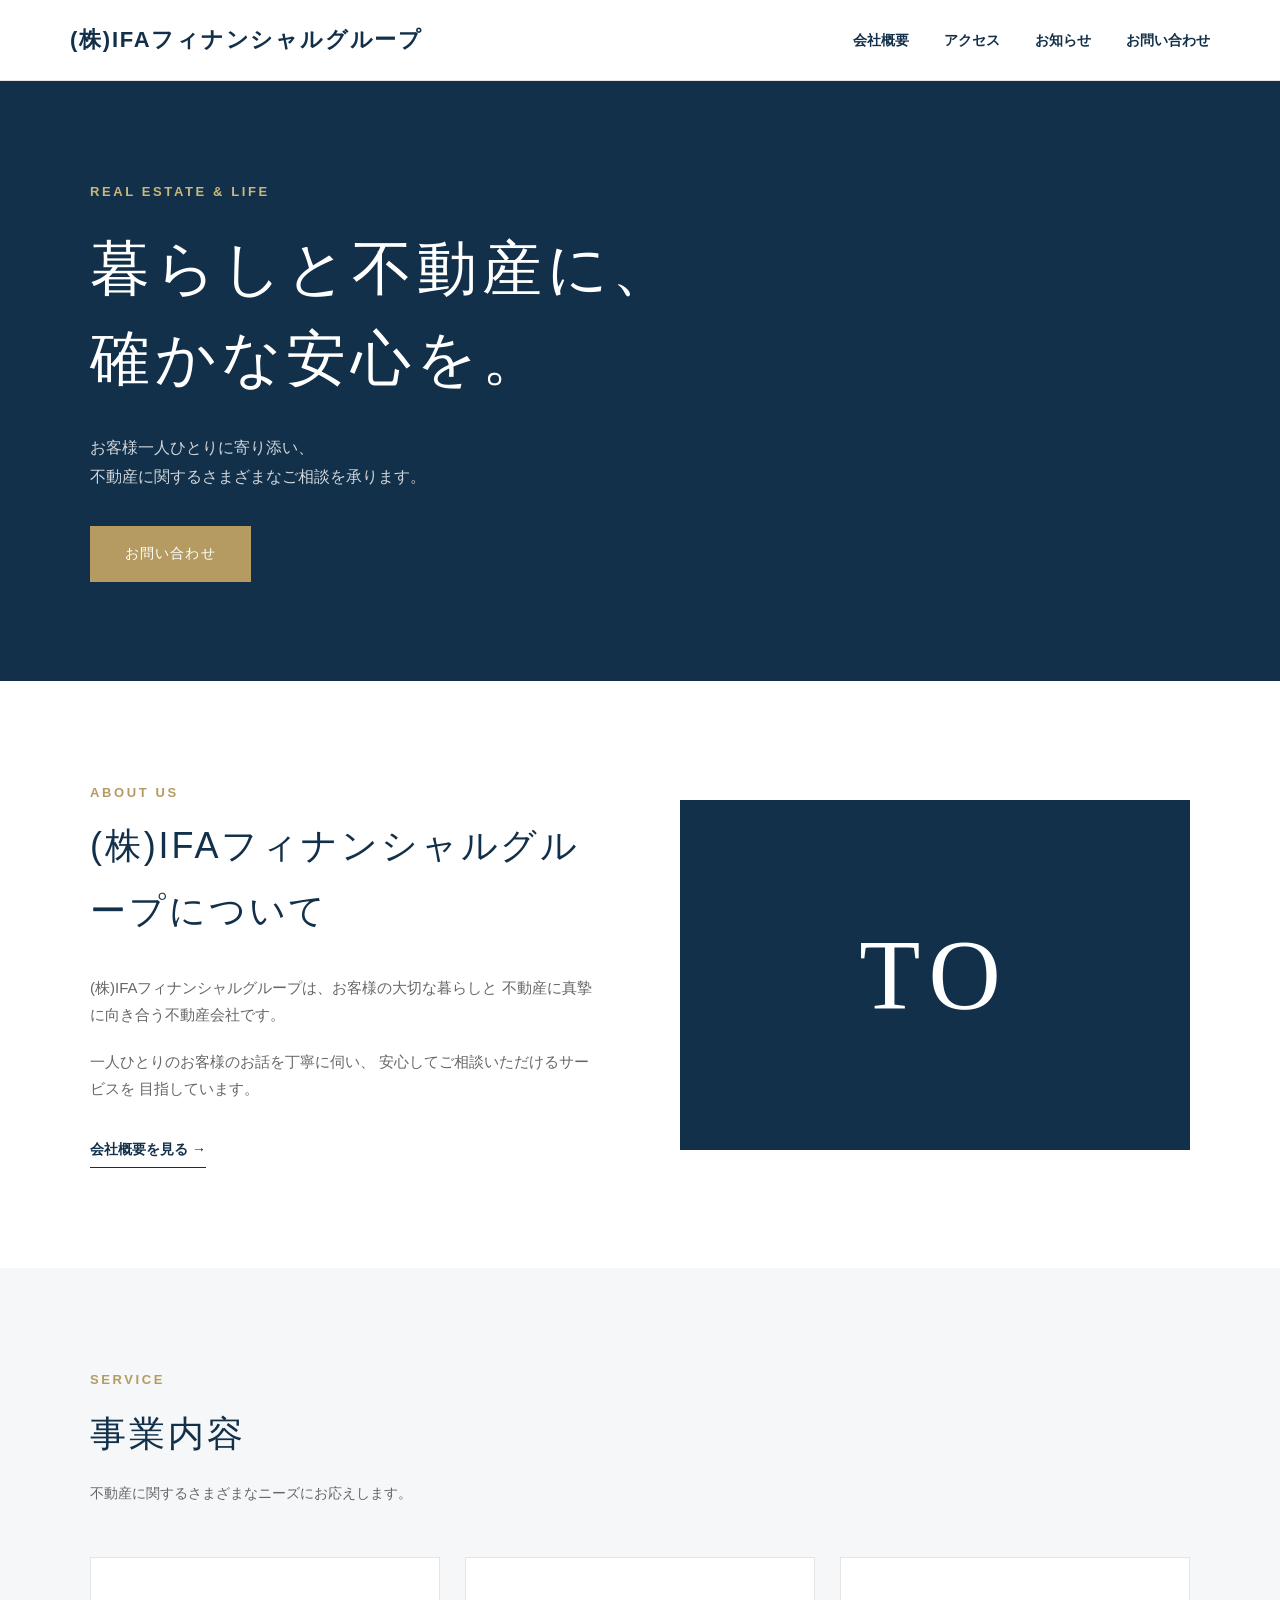
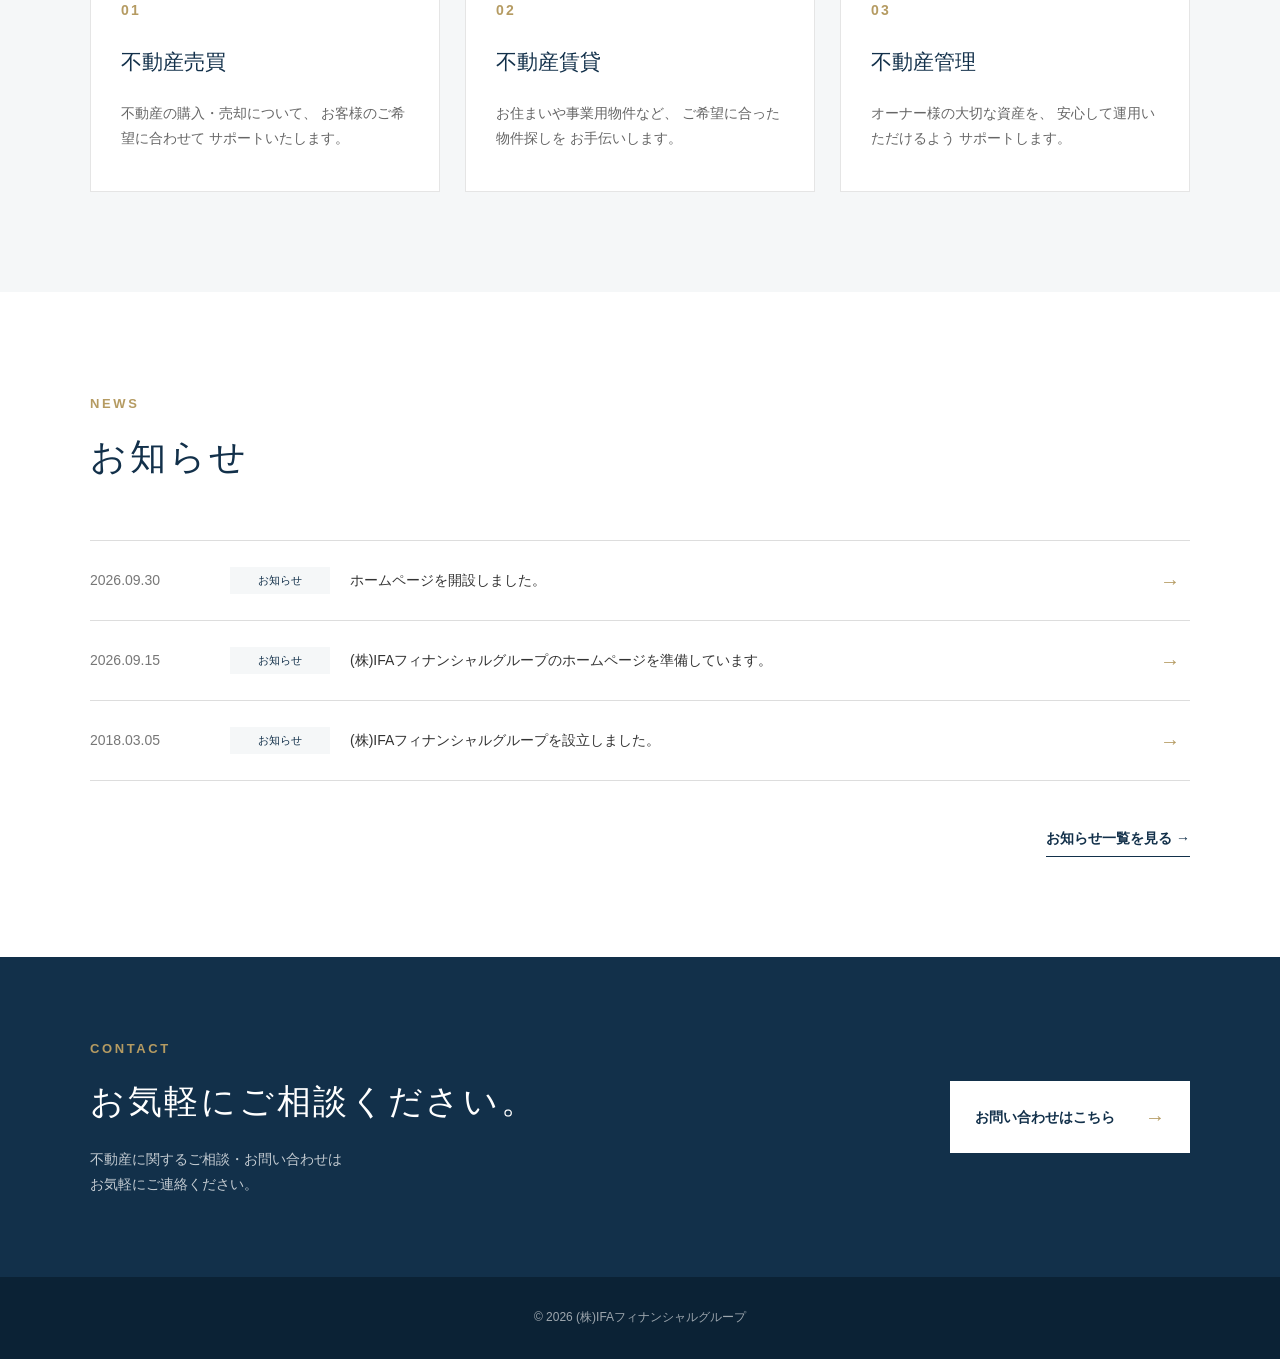
==== index.html @ 244bfe0a "Update index.html" ====
<!DOCTYPE html>
<html lang="ja">

<head>
    <meta charset="UTF-8">
    <meta name="viewport" content="width=device-width, initial-scale=1.0">

    <title>(株)IFAフィナンシャルグループ｜不動産</title>

    <link rel="stylesheet" href="css/style.css">
</head>

<body>

    <!-- ヘッダー -->
    <header class="header">

        <div class="header-inner">

            <!-- ロゴ -->
            <a href="index.html" class="logo">
                (株)IFAフィナンシャルグループ
            </a>

            <!-- ナビゲーション -->
            <nav class="nav">
                <ul>
                    <li><a href="company.html">会社概要</a></li>
                    <li><a href="access.html">アクセス</a></li>
                    <li><a href="news.html">お知らせ</a></li>
                    <li><a href="contact.html">お問い合わせ</a></li>
                </ul>
            </nav>

        </div>

    </header>


    <!-- メイン -->
    <main>

        <section class="hero">

            <div class="hero-inner">

                <p class="hero-label">REAL ESTATE &amp; LIFE</p>

                <h1>
                    暮らしと不動産に、<br>
                    確かな安心を。
                </h1>

                <p class="hero-text">
                    お客様一人ひとりに寄り添い、<br>
                    不動産に関するさまざまなご相談を承ります。
                </p>

                <a href="contact.html" class="button">
                    お問い合わせ
                </a>

            </div>

        </section>
        <!-- 会社紹介 -->
        <section class="about">

            <div class="about-inner">

                <div class="about-text">

                    <p class="section-label">
                        ABOUT US
                    </p>

                    <h2>
                        (株)IFAフィナンシャルグループについて
                    </h2>

                    <p>
                        (株)IFAフィナンシャルグループは、お客様の大切な暮らしと
                        不動産に真摯に向き合う不動産会社です。
                    </p>

                    <p>
                        一人ひとりのお客様のお話を丁寧に伺い、
                        安心してご相談いただけるサービスを
                        目指しています。
                    </p>

                    <a href="company.html" class="text-link">
                        会社概要を見る →
                    </a>

                </div>


                <div class="about-box">
                    <span>TO</span>
                </div>

            </div>

        </section>
        <!-- 事業内容 -->
        <section class="service">

            <div class="service-inner">

                <div class="section-heading">

                    <p class="section-label">
                        SERVICE
                    </p>

                    <h2>
                        事業内容
                    </h2>

                    <p>
                        不動産に関するさまざまなニーズにお応えします。
                    </p>

                </div>


                <div class="service-list">

                    <!-- 売買 -->
                    <article class="service-card">

                        <p class="service-number">
                            01
                        </p>

                        <h3>
                            不動産売買
                        </h3>

                        <p>
                            不動産の購入・売却について、
                            お客様のご希望に合わせて
                            サポートいたします。
                        </p>

                    </article>


                    <!-- 賃貸 -->
                    <article class="service-card">

                        <p class="service-number">
                            02
                        </p>

                        <h3>
                            不動産賃貸
                        </h3>

                        <p>
                            お住まいや事業用物件など、
                            ご希望に合った物件探しを
                            お手伝いします。
                        </p>

                    </article>


                    <!-- 管理 -->
                    <article class="service-card">

                        <p class="service-number">
                            03
                        </p>

                        <h3>
                            不動産管理
                        </h3>

                        <p>
                            オーナー様の大切な資産を、
                            安心して運用いただけるよう
                            サポートします。
                        </p>

                    </article>

                </div>

            </div>

        </section>
        <!-- お知らせ -->
        <section class="news">

            <div class="news-inner">

                <div class="section-heading">

                    <p class="section-label">
                        NEWS
                    </p>

                    <h2>
                        お知らせ
                    </h2>

                </div>


                <div class="news-list">

                    <a href="news.html" class="news-item">

                        <time datetime="2026-09-30">
                            2026.09.30
                        </time>

                        <span class="news-category">
                            お知らせ
                        </span>

                        <p>
                            ホームページを開設しました。
                        </p>

                        <span class="news-arrow">
                            →
                        </span>

                    </a>


                    <a href="news.html" class="news-item">

                        <time datetime="2026-09-15">
                            2026.09.15
                        </time>

                        <span class="news-category">
                            お知らせ
                        </span>

                        <p>
                            (株)IFAフィナンシャルグループのホームページを準備しています。
                        </p>

                        <span class="news-arrow">
                            →
                        </span>

                    </a>


                    <a href="news.html" class="news-item">

                        <time datetime="2026-09-01">
                            2018.03.05
                        </time>

                        <span class="news-category">
                            お知らせ
                        </span>

                        <p>
                            (株)IFAフィナンシャルグループを設立しました。
                        </p>

                        <span class="news-arrow">
                            →
                        </span>

                    </a>

                </div>


                <div class="news-more">

                    <a href="news.html" class="text-link">
                        お知らせ一覧を見る →
                    </a>

                </div>

            </div>

        </section>
        <!-- お問い合わせ -->
        <section class="contact">

            <div class="contact-inner">

                <div class="contact-text">

                    <p class="section-label">
                        CONTACT
                    </p>

                    <h2>
                        お気軽にご相談ください。
                    </h2>

                    <p>
                        不動産に関するご相談・お問い合わせは<br>
                        お気軽にご連絡ください。
                    </p>

                </div>


                <a href="contact.html" class="contact-button">
                    お問い合わせはこちら
                    <span>→</span>
                </a>

            </div>

        </section>

    </main>


    <!-- フッター -->
    <footer class="footer">

        <p>&copy; 2026 (株)IFAフィナンシャルグループ</p>

    </footer>

</body>

</html>
---- css/style.css ----
/* =========================
   基本設定
========================= */

* {
    box-sizing: border-box;
    margin: 0;
    padding: 0;
}

body {
    color: #333;
    background-color: #fff;
    font-family:
        "Yu Gothic",
        "Hiragino Kaku Gothic ProN",
        Meiryo,
        sans-serif;
    line-height: 1.8;
}

a {
    color: inherit;
    text-decoration: none;
}

ul {
    list-style: none;
}


/* =========================
   ヘッダー
========================= */

.header {
    background-color: #fff;
    border-bottom: 1px solid #e5e5e5;
}

.header-inner {
    max-width: 1200px;
    height: 80px;
    margin: 0 auto;

    display: flex;
    align-items: center;
    justify-content: space-between;

    padding: 0 30px;
}


/* ロゴ */

.logo {
    color: #12304a;
    font-size: 22px;
    font-weight: bold;
    letter-spacing: 0.08em;
}


/* メニュー */

.nav ul {
    display: flex;
    align-items: center;
    gap: 35px;
}

.nav a {
    color: #12304a;
    font-size: 14px;
    font-weight: bold;

    transition: 0.3s;
}

.nav a:hover {
    color: #b59b62;
}


/* =========================
   メインビジュアル
========================= */

.hero {
    min-height: 600px;

    display: flex;
    align-items: center;

    background-color: #12304a;
}

.hero-inner {
    width: 1100px;
    max-width: 90%;
    margin: 0 auto;

    color: #fff;
}

.hero-label {
    margin-bottom: 20px;

    color: #cbb77c;
    font-size: 13px;
    font-weight: bold;
    letter-spacing: 0.2em;
}

.hero h1 {
    margin-bottom: 30px;

    font-size: 60px;
    font-weight: normal;
    line-height: 1.5;
    letter-spacing: 0.08em;
}

.hero-text {
    margin-bottom: 35px;

    color: rgba(255, 255, 255, 0.8);
}


/* ボタン */

.button {
    display: inline-block;

    padding: 15px 35px;

    color: #fff;
    background-color: #b59b62;

    font-size: 14px;
    letter-spacing: 0.08em;

    transition: 0.3s;
}

.button:hover {
    background-color: #9d844e;
}


/* =========================
   フッター
========================= */

.footer {
    padding: 30px;

    color: rgba(255, 255, 255, 0.6);
    background-color: #0b2235;

    text-align: center;
    font-size: 12px;
}
/* =========================
   会社紹介
========================= */

.about {
    padding: 100px 0;
    background-color: #fff;
}

.about-inner {
    width: 1100px;
    max-width: 90%;
    margin: 0 auto;

    display: grid;
    grid-template-columns: 1fr 1fr;
    gap: 80px;

    align-items: center;
}

.section-label {
    margin-bottom: 10px;

    color: #b59b62;
    font-size: 13px;
    font-weight: bold;
    letter-spacing: 0.2em;
}

.about-text h2 {
    margin-bottom: 30px;

    color: #12304a;
    font-size: 36px;
    font-weight: normal;
    letter-spacing: 0.08em;
}

.about-text p:not(.section-label) {
    margin-bottom: 20px;

    color: #666;
    font-size: 15px;
}

.text-link {
    display: inline-block;

    margin-top: 15px;
    padding-bottom: 5px;

    color: #12304a;

    border-bottom: 1px solid #12304a;

    font-size: 14px;
    font-weight: bold;
}

.text-link:hover {
    color: #b59b62;
    border-color: #b59b62;
}


/* TOの仮画像 */

.about-box {
    min-height: 350px;

    display: flex;
    align-items: center;
    justify-content: center;

    color: #fff;
    background-color: #12304a;
}

.about-box span {
    font-family: Georgia, serif;

    font-size: 100px;
    letter-spacing: 0.1em;
}
/* =========================
   事業内容
========================= */

.service {
    padding: 100px 0;

    background-color: #f5f7f8;
}

.service-inner {
    width: 1100px;
    max-width: 90%;
    margin: 0 auto;
}


/* 見出し */

.section-heading {
    margin-bottom: 50px;
}

.section-heading h2 {
    margin-bottom: 15px;

    color: #12304a;
    font-size: 36px;
    font-weight: normal;
    letter-spacing: 0.08em;
}

.section-heading > p:last-child {
    color: #666;
    font-size: 14px;
}


/* 3つのカード */

.service-list {
    display: grid;
    grid-template-columns: repeat(3, 1fr);
    gap: 25px;
}

.service-card {
    padding: 40px 30px;

    background-color: #fff;
    border: 1px solid #e5e5e5;

    transition: 0.3s;
}

.service-card:hover {
    transform: translateY(-5px);

    box-shadow:
        0 10px 30px rgba(18, 48, 74, 0.08);
}


/* 番号 */

.service-number {
    margin-bottom: 20px;

    color: #b59b62;
    font-size: 14px;
    font-weight: bold;
    letter-spacing: 0.15em;
}


/* タイトル */

.service-card h3 {
    margin-bottom: 20px;

    color: #12304a;
    font-size: 21px;
    font-weight: normal;
}


/* 説明 */

.service-card p:last-child {
    color: #666;
    font-size: 14px;
}
/* =========================
   お知らせ
========================= */

.news {
    padding: 100px 0;

    background-color: #fff;
}

.news-inner {
    width: 1100px;
    max-width: 90%;
    margin: 0 auto;
}


/* お知らせ一覧 */

.news-list {
    border-top: 1px solid #ddd;
}

.news-item {
    min-height: 80px;

    display: grid;
    grid-template-columns: 120px 100px 1fr 30px;

    align-items: center;
    gap: 20px;

    border-bottom: 1px solid #ddd;

    transition: 0.3s;
}

.news-item:hover {
    color: #b59b62;
}


/* 日付 */

.news-item time {
    color: #777;
    font-size: 14px;
}


/* カテゴリー */

.news-category {
    display: inline-block;

    padding: 4px 10px;

    color: #12304a;
    background-color: #f5f7f8;

    font-size: 11px;
    text-align: center;
}


/* タイトル */

.news-item p {
    font-size: 14px;
}


/* 矢印 */

.news-arrow {
    color: #b59b62;
    font-size: 20px;
}


/* 一覧ボタン */

.news-more {
    margin-top: 30px;

    text-align: right;
}
/* =========================
   お問い合わせ
========================= */

.contact {
    padding: 80px 0;

    color: #fff;
    background-color: #12304a;
}

.contact-inner {
    width: 1100px;
    max-width: 90%;
    margin: 0 auto;

    display: flex;
    align-items: center;
    justify-content: space-between;

    gap: 50px;
}

.contact h2 {
    margin-bottom: 15px;

    font-size: 34px;
    font-weight: normal;
    letter-spacing: 0.08em;
}

.contact-text > p:last-child {
    color: rgba(255, 255, 255, 0.75);
    font-size: 14px;
}


/* お問い合わせボタン */

.contact-button {
    display: flex;
    align-items: center;
    justify-content: space-between;

    min-width: 240px;

    padding: 18px 25px;

    color: #12304a;
    background-color: #fff;

    font-size: 14px;
    font-weight: bold;

    transition: 0.3s;
}

.contact-button span {
    color: #b59b62;
    font-size: 20px;
}

.contact-button:hover {
    color: #fff;
    background-color: #b59b62;
}

.contact-button:hover span {
    color: #fff;
}

/* =========================
   下層ページ ヘッダー
========================= */

.page-header {
    padding: 80px 0;

    color: #fff;
    background-color: #12304a;
}

.page-header-inner {
    width: 1100px;
    max-width: 90%;
    margin: 0 auto;
}

.page-header h1 {
    font-size: 42px;
    font-weight: normal;
    letter-spacing: 0.08em;
}


/* =========================
   会社概要
========================= */

.company {
    padding: 100px 0;
    background-color: #fff;
}

.company-inner {
    width: 900px;
    max-width: 90%;
    margin: 0 auto;
}


/* 会社情報テーブル */

.company-table {
    width: 100%;

    border-collapse: collapse;

    border-top: 1px solid #ddd;
}

.company-table th,
.company-table td {
    padding: 22px 25px;

    border-bottom: 1px solid #ddd;

    text-align: left;

    font-size: 14px;
}

.company-table th {
    width: 25%;

    color: #12304a;
    background-color: #f5f7f8;

    font-weight: bold;
}

.company-table td {
    color: #555;
    line-height: 2;
}
/* =========================
   アクセス
========================= */

.access {
    padding: 100px 0;

    background-color: #fff;
}

.access-inner {
    width: 1100px;
    max-width: 90%;
    margin: 0 auto;
}


/* アクセス情報 */

.access-content {
    display: grid;
    grid-template-columns: 1fr 1fr;

    gap: 60px;

    align-items: stretch;
}


/* 会社情報 */

.access-info {
    padding: 40px;

    background-color: #f5f7f8;
}

.access-info h3 {
    margin-bottom: 20px;

    color: #12304a;
    font-size: 24px;
    font-weight: normal;
}

.access-info > p {
    margin-bottom: 35px;

    color: #555;
    font-size: 14px;
    line-height: 2;
}


/* 電話・営業時間など */

.access-info dl {
    border-top: 1px solid #ddd;
}

.access-info dl > div {
    display: grid;
    grid-template-columns: 110px 1fr;

    padding: 15px 0;

    border-bottom: 1px solid #ddd;
}

.access-info dt {
    color: #12304a;
    font-weight: bold;
    font-size: 13px;
}

.access-info dd {
    color: #555;
    font-size: 13px;
}


/* 地図 */

.map-placeholder {
    min-height: 380px;

    display: flex;
    align-items: center;
    justify-content: center;

    color: #fff;
    background-color: #dfe4e7;

    text-align: center;
}

.map-placeholder span {
    display: block;

    margin-bottom: 10px;

    color: #12304a;

    font-family: Georgia, serif;
    font-size: 50px;
    letter-spacing: 0.1em;
}

.map-placeholder p {
    color: #6d747a;
    font-size: 13px;
}


/* 交通アクセス */

.transport {
    margin-top: 70px;

    padding-top: 50px;

    border-top: 1px solid #ddd;
}

.transport h3 {
    margin-bottom: 25px;

    color: #12304a;
    font-size: 24px;
    font-weight: normal;
}

.transport li {
    padding: 15px 0;

    border-bottom: 1px solid #eee;

    color: #555;
    font-size: 14px;
}

.transport strong {
    display: inline-block;

    width: 70px;

    color: #12304a;
}
/* =========================
   お知らせページ
========================= */

.news-page {
    padding: 100px 0;

    background-color: #fff;
}

.news-page-inner {
    width: 900px;
    max-width: 90%;
    margin: 0 auto;
}


/* お知らせ一覧 */

.news-page-list {
    border-top: 1px solid #ddd;
}

.news-page-item {
    padding: 35px 0;

    border-bottom: 1px solid #ddd;
}


/* 日付・カテゴリー */

.news-page-meta {
    display: flex;
    align-items: center;

    gap: 20px;

    margin-bottom: 15px;
}

.news-page-meta time {
    color: #777;
    font-size: 14px;
}


/* タイトル */

.news-page-item h3 {
    margin-bottom: 15px;

    color: #12304a;
    font-size: 20px;
    font-weight: normal;
}


/* 本文 */

.news-page-item p {
    color: #666;
    font-size: 14px;
    line-height: 2;
}
/* =========================
   お問い合わせページ
========================= */

.contact-page {
    padding: 100px 0;

    background-color: #fff;
}

.contact-page-inner {
    width: 800px;
    max-width: 90%;
    margin: 0 auto;
}


/* 説明文 */

.contact-page .section-heading {
    margin-bottom: 50px;
}

.contact-page .section-heading > p:last-child {
    color: #666;
    font-size: 14px;
}


/* フォーム */

.contact-form {
    border-top: 1px solid #ddd;
}


/* 各項目 */

.form-item {
    padding: 25px 0;

    border-bottom: 1px solid #ddd;
}

.form-item label {
    display: block;

    margin-bottom: 10px;

    color: #12304a;

    font-size: 14px;
    font-weight: bold;
}

.form-item label span {
    display: inline-block;

    margin-left: 8px;
    padding: 2px 7px;

    color: #fff;
    background-color: #b59b62;

    font-size: 10px;
    font-weight: normal;
}


/* 入力欄 */

.form-item input,
.form-item textarea {
    width: 100%;

    padding: 14px 15px;

    color: #333;
    background-color: #f7f8f9;

    border: 1px solid #ddd;
    border-radius: 0;

    font-family: inherit;
    font-size: 14px;

    outline: none;

    transition: 0.3s;
}

.form-item input:focus,
.form-item textarea:focus {
    background-color: #fff;

    border-color: #12304a;
}

.form-item textarea {
    resize: vertical;
}


/* 個人情報の説明 */

.privacy-note {
    margin-top: 30px;

    color: #777;

    font-size: 12px;
    line-height: 1.8;
}


/* 送信ボタン */

.form-submit {
    margin-top: 35px;

    text-align: center;
}

.form-submit button {
    min-width: 240px;

    padding: 17px 30px;

    color: #fff;
    background-color: #12304a;

    border: none;

    font-family: inherit;
    font-size: 14px;
    font-weight: bold;

    cursor: pointer;

    transition: 0.3s;
}

.form-submit button span {
    margin-left: 20px;

    color: #b59b62;
    font-size: 18px;
}

.form-submit button:hover {
    background-color: #b59b62;
}
/* =========================
   スマートフォン対応
   ========================= */

/* =========================
   スマートフォン対応
========================= */

@media (max-width: 768px) {

    body {
        font-size: 14px;
    }

    /* ヘッダー */
    .header-inner {
        height: auto;
        min-height: 70px;
        padding: 15px 20px;
        flex-direction: column;
        gap: 10px;
    }

    .logo {
        font-size: 20px;
    }

    .nav ul {
        gap: 14px;
        flex-wrap: wrap;
        justify-content: center;
    }

    .nav a {
        font-size: 12px;
    }


    /* メインビジュアル */
    .hero {
        min-height: 430px;
    }

    .hero-inner {
        max-width: 90%;
    }

    .hero-label {
        margin-bottom: 12px;
        font-size: 11px;
    }

    .hero h1 {
        margin-bottom: 20px;
        font-size: 34px;
        line-height: 1.4;
    }

    .hero-text {
        margin-bottom: 25px;
        font-size: 14px;
    }

    .button {
        padding: 13px 25px;
        font-size: 13px;
    }


    /* 共通セクション */
    .about,
    .service,
    .news,
    .company,
    .access,
    .news-page,
    .contact-page {
        padding: 60px 0;
    }


    /* 会社紹介 */
    .about-inner {
        display: block;
        max-width: 90%;
    }

    .about-text {
        margin-bottom: 40px;
    }

    .about-text h2 {
        margin-bottom: 20px;
        font-size: 28px;
    }

    .about-box {
        min-height: 250px;
    }

    .about-box span {
        font-size: 70px;
    }


    /* 見出し */
    .section-heading {
        margin-bottom: 35px;
    }

    .section-heading h2 {
        font-size: 28px;
    }


    /* 事業内容 */
    .service-inner {
        max-width: 90%;
    }

    .service-list {
        grid-template-columns: 1fr;
        gap: 15px;
    }

    .service-card {
        padding: 30px 25px;
    }


    /* お知らせ */
    .news-inner {
        max-width: 90%;
    }

    .news-item {
        grid-template-columns: 85px 70px 1fr;
        gap: 10px;
        min-height: 65px;
    }

    .news-item time {
        font-size: 12px;
    }

    .news-category {
        padding: 3px 5px;
        font-size: 10px;
    }

    .news-item p {
        font-size: 13px;
    }

    .news-arrow {
        display: none;
    }


    /* お問い合わせ */
    .contact {
        padding: 60px 0;
    }

    .contact-inner {
        display: block;
        max-width: 90%;
    }

    .contact-text {
        margin-bottom: 30px;
    }

    .contact h2 {
        font-size: 28px;
    }

    .contact-button {
        min-width: 0;
        width: 100%;
    }


    /* 下層ページタイトル */
    .page-header {
        padding: 55px 0;
    }

    .page-header-inner {
        max-width: 90%;
    }

    .page-header h1 {
        font-size: 32px;
    }


    /* 会社概要 */
    .company-inner {
        max-width: 90%;
    }

    .company-table th,
    .company-table td {
        padding: 15px 12px;
        font-size: 13px;
    }

    .company-table th {
        width: 30%;
    }


    /* アクセス */
    .access-inner {
        max-width: 90%;
    }

    .access-content {
        grid-template-columns: 1fr;
        gap: 20px;
    }

    .access-info {
        padding: 25px;
    }

    .map-placeholder {
        min-height: 280px;
    }

    .transport {
        margin-top: 45px;
        padding-top: 35px;
    }


    /* お知らせページ */
    .news-page-inner {
        max-width: 90%;
    }

    .news-page-item {
        padding: 25px 0;
    }

    .news-page-item h3 {
        font-size: 18px;
    }

    .news-page-meta {
        gap: 10px;
    }


    /* お問い合わせページ */
    .contact-page-inner {
        max-width: 90%;
    }

    .contact-page .section-heading {
        margin-bottom: 35px;
    }

}
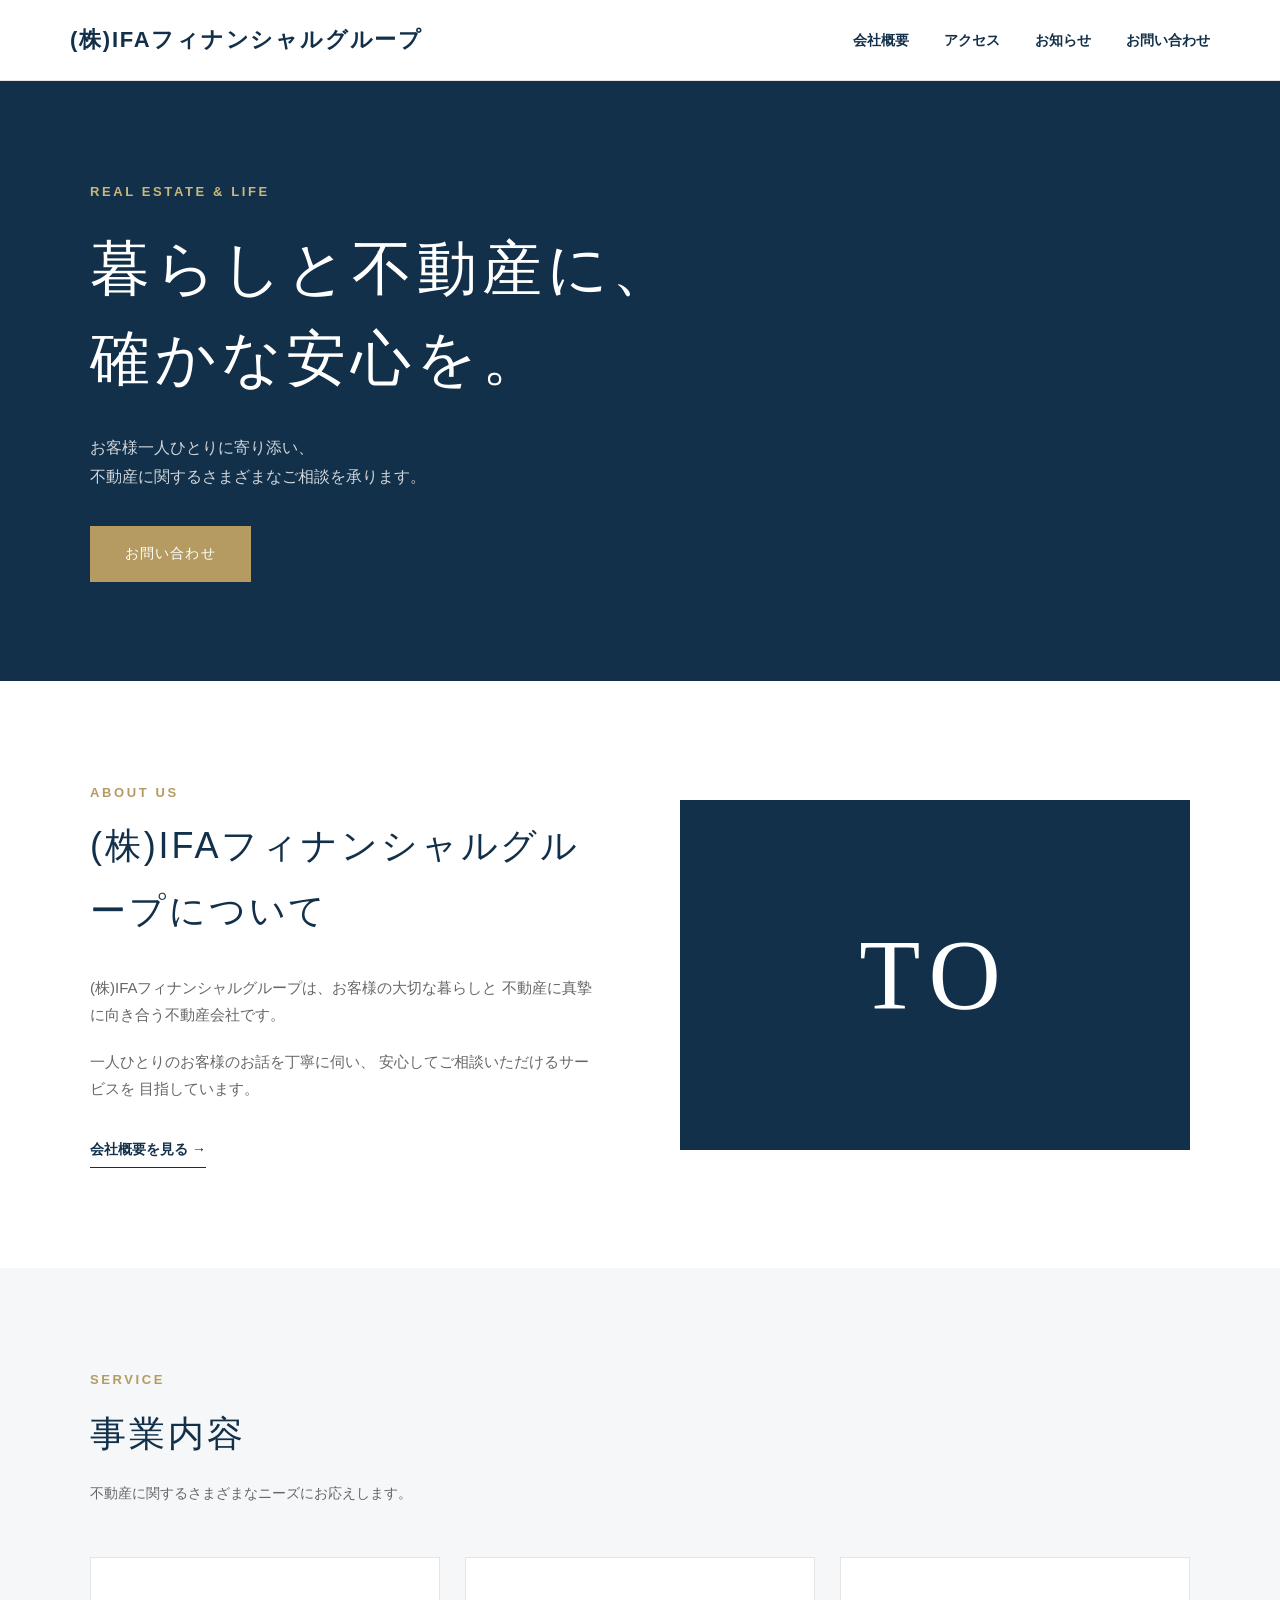
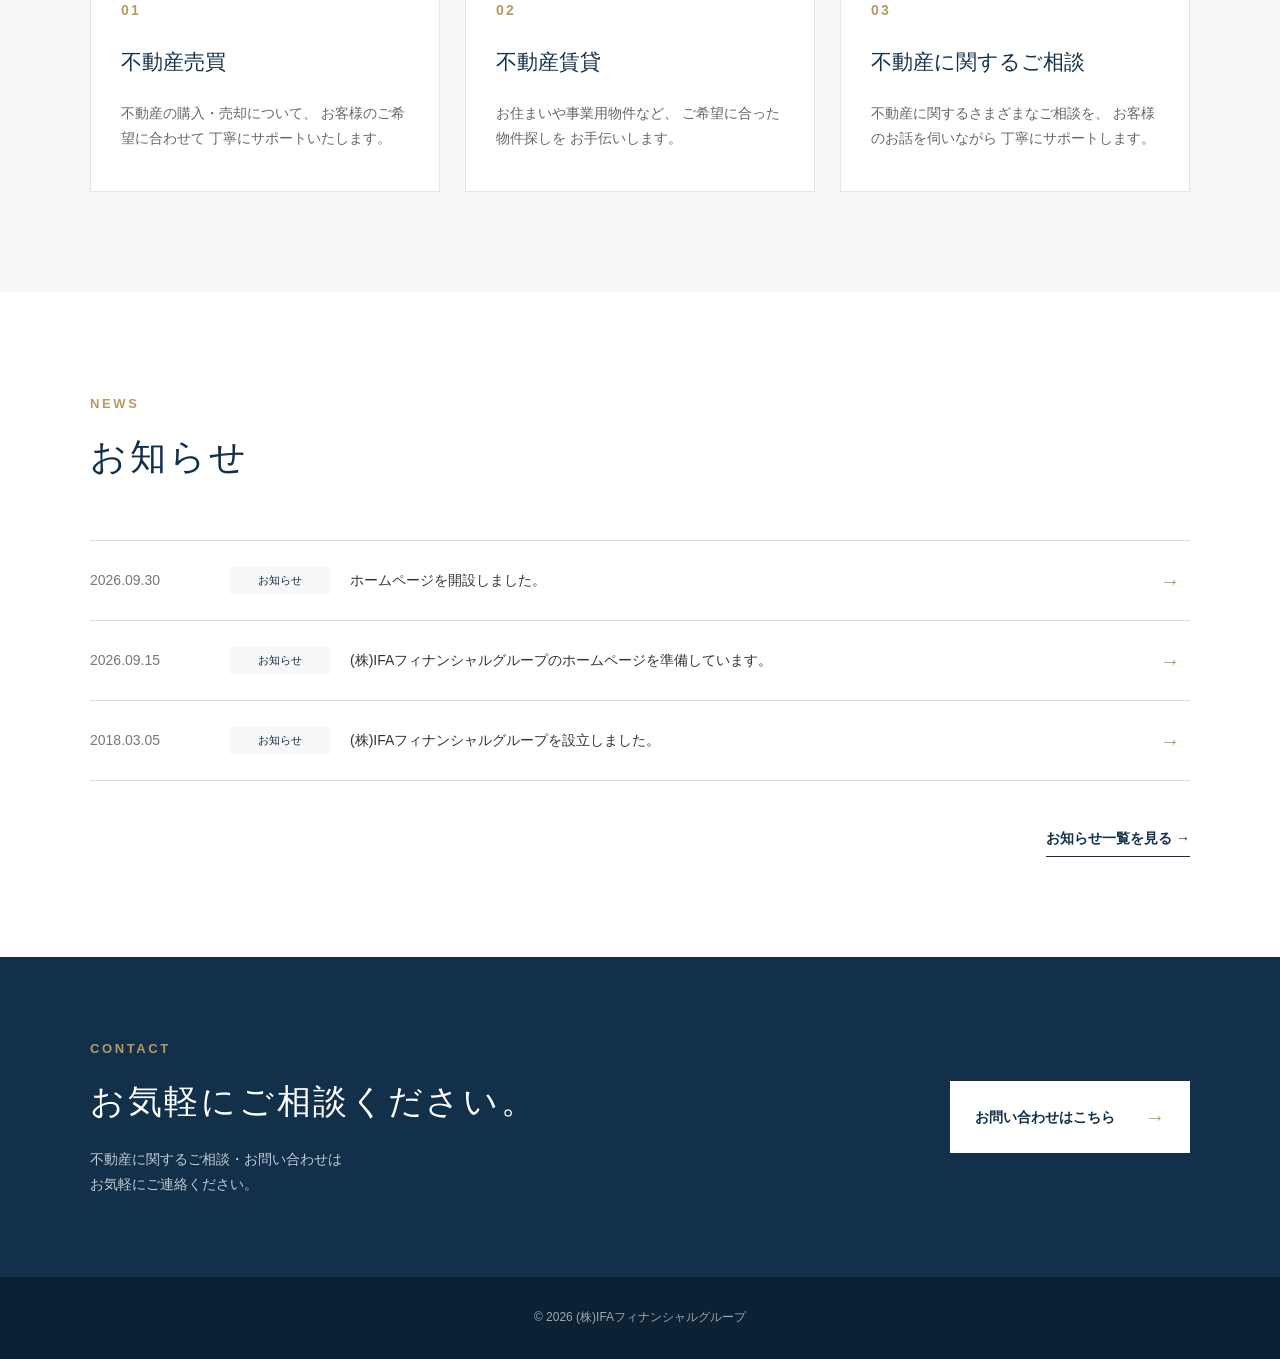
==== commit 9fbd670a: "Update index.html" ====
--- a/index.html
+++ b/index.html
@@ -141,7 +141,7 @@
                         <p>
                             不動産の購入・売却について、
                             お客様のご希望に合わせて
-                            サポートいたします。
+                            丁寧にサポートいたします。
                         </p>
 
                     </article>
@@ -175,13 +175,13 @@
                         </p>
 
                         <h3>
-                            不動産管理
+                            不動産に関するご相談
                         </h3>
 
                         <p>
-                            オーナー様の大切な資産を、
-                            安心して運用いただけるよう
-                            サポートします。
+                            不動産に関するさまざまなご相談を、
+                            お客様のお話を伺いながら
+                            丁寧にサポートします。
                         </p>
 
                     </article>
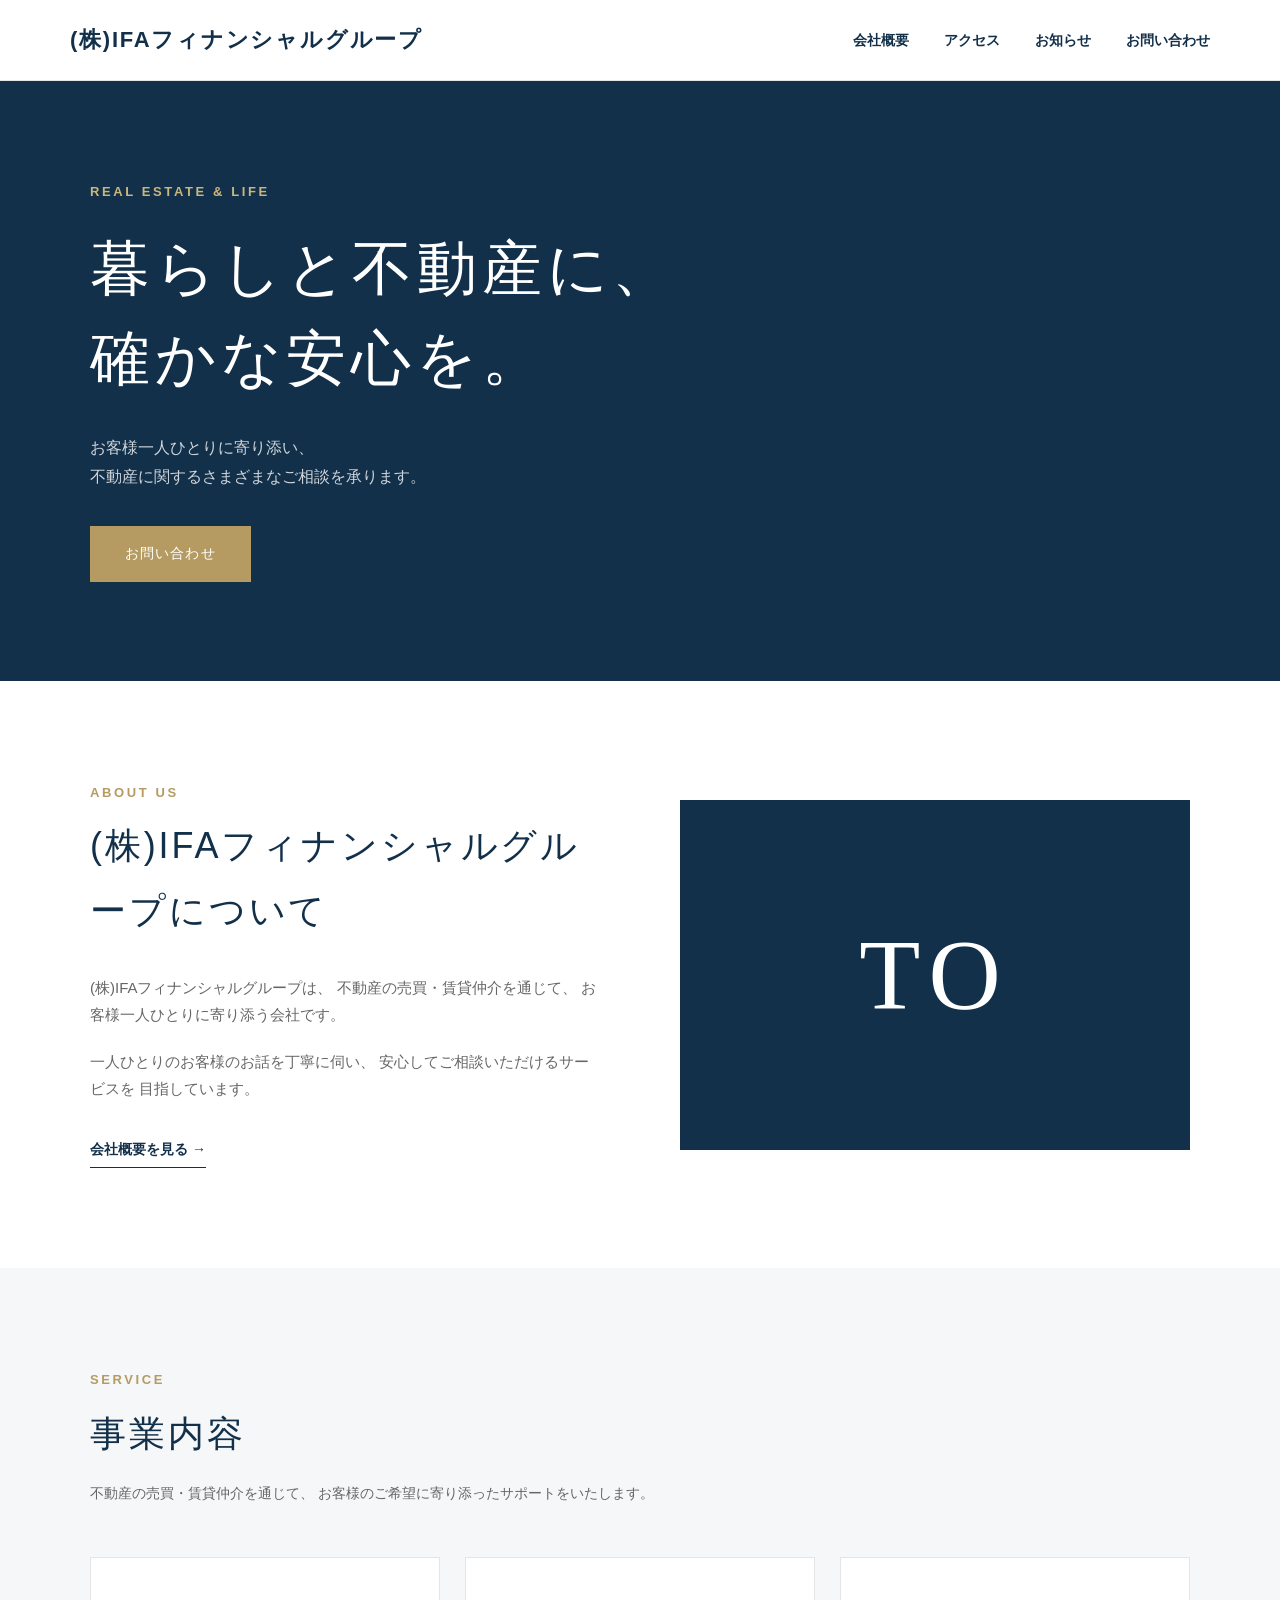
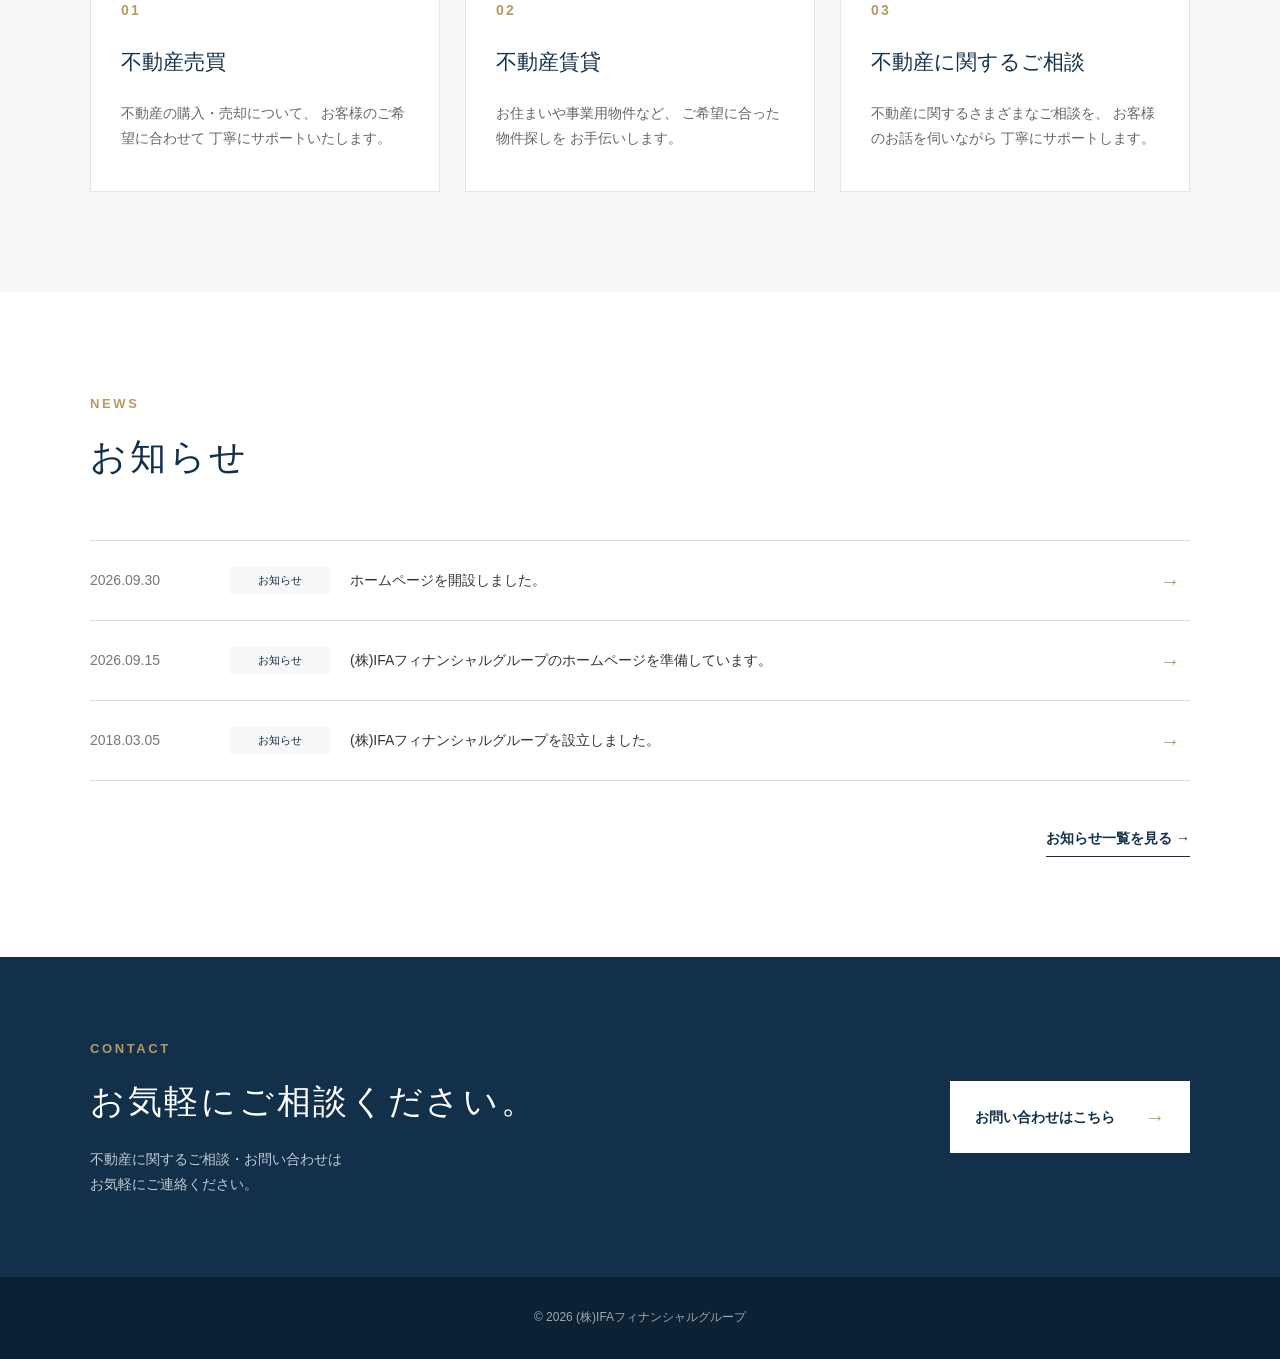
==== commit eb25c967: "Update index.html" ====
--- a/index.html
+++ b/index.html
@@ -79,8 +79,9 @@
                     </h2>
 
                     <p>
-                        (株)IFAフィナンシャルグループは、お客様の大切な暮らしと
-                        不動産に真摯に向き合う不動産会社です。
+                        (株)IFAフィナンシャルグループは、
+                        不動産の売買・賃貸仲介を通じて、
+                        お客様一人ひとりに寄り添う会社です。
                     </p>
 
                     <p>
@@ -119,7 +120,8 @@
                     </h2>
 
                     <p>
-                        不動産に関するさまざまなニーズにお応えします。
+                        不動産の売買・賃貸仲介を通じて、
+                        お客様のご希望に寄り添ったサポートをいたします。
                     </p>
 
                 </div>
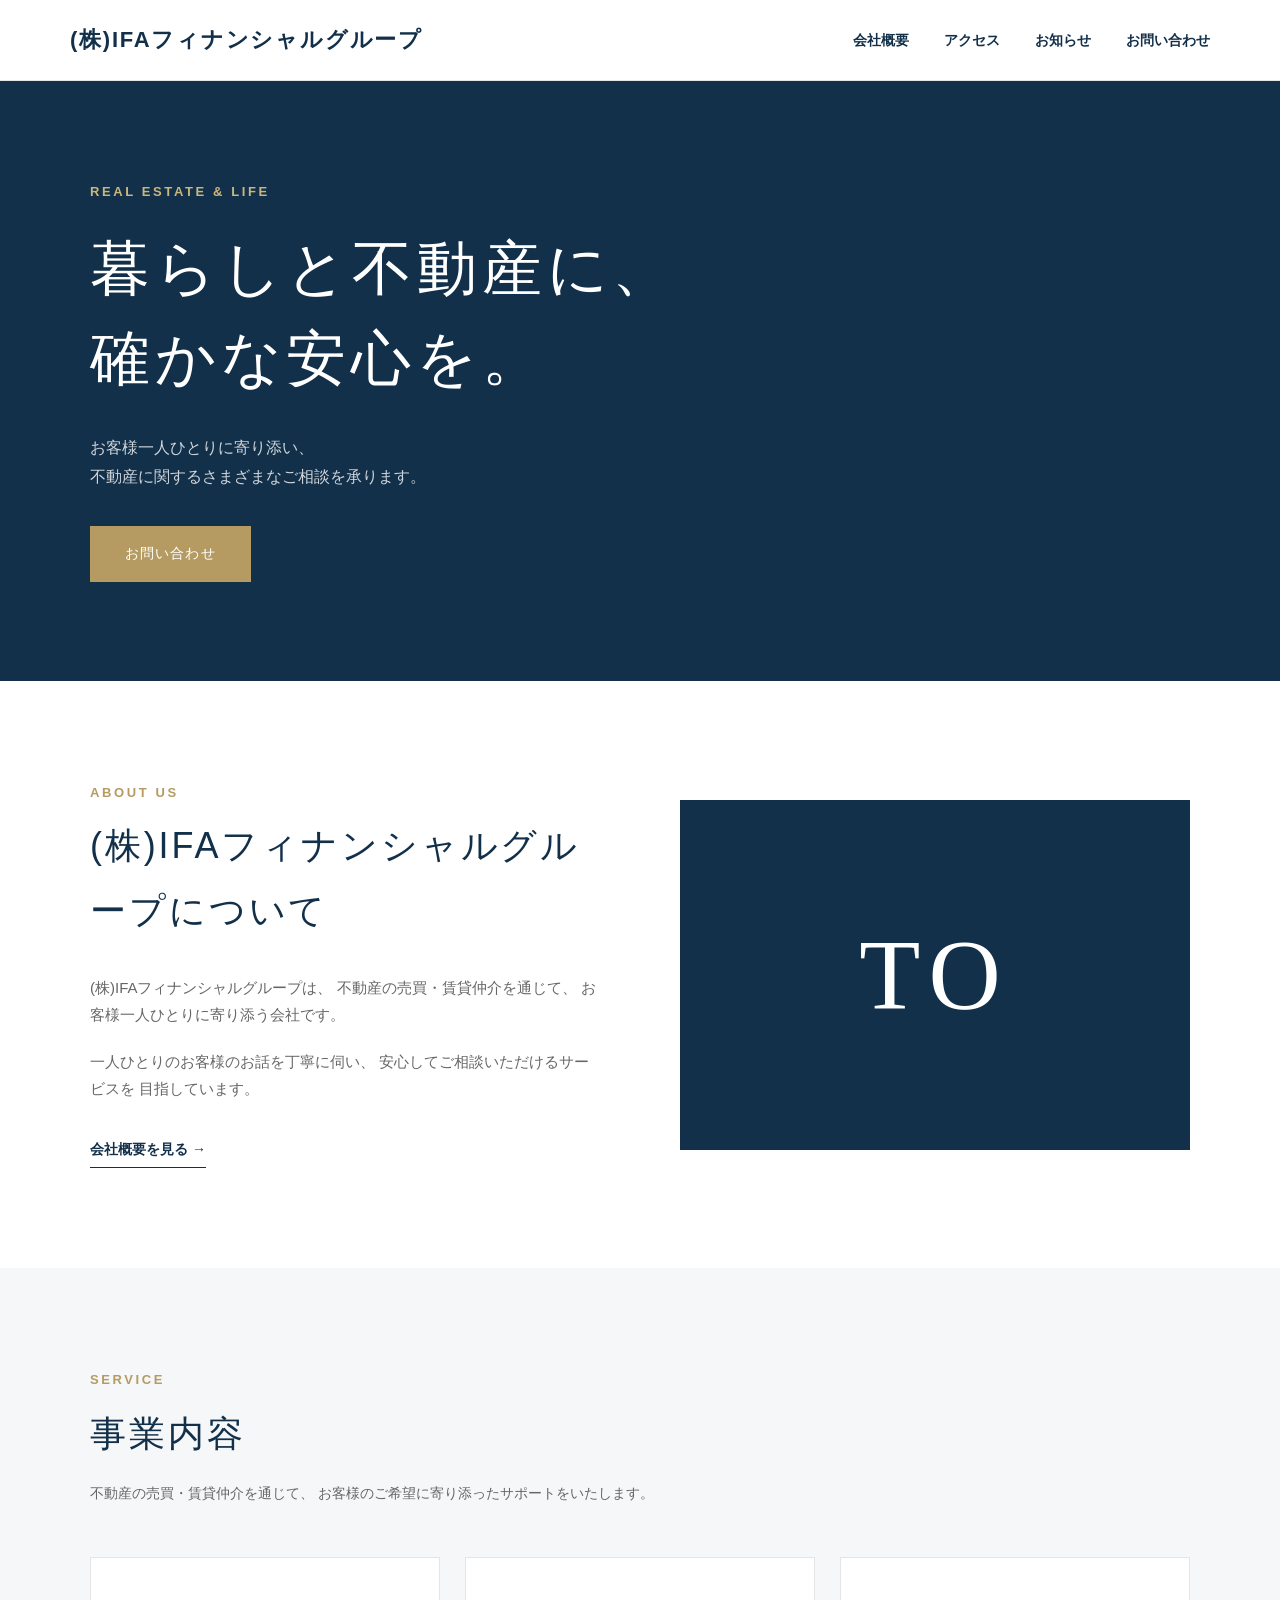
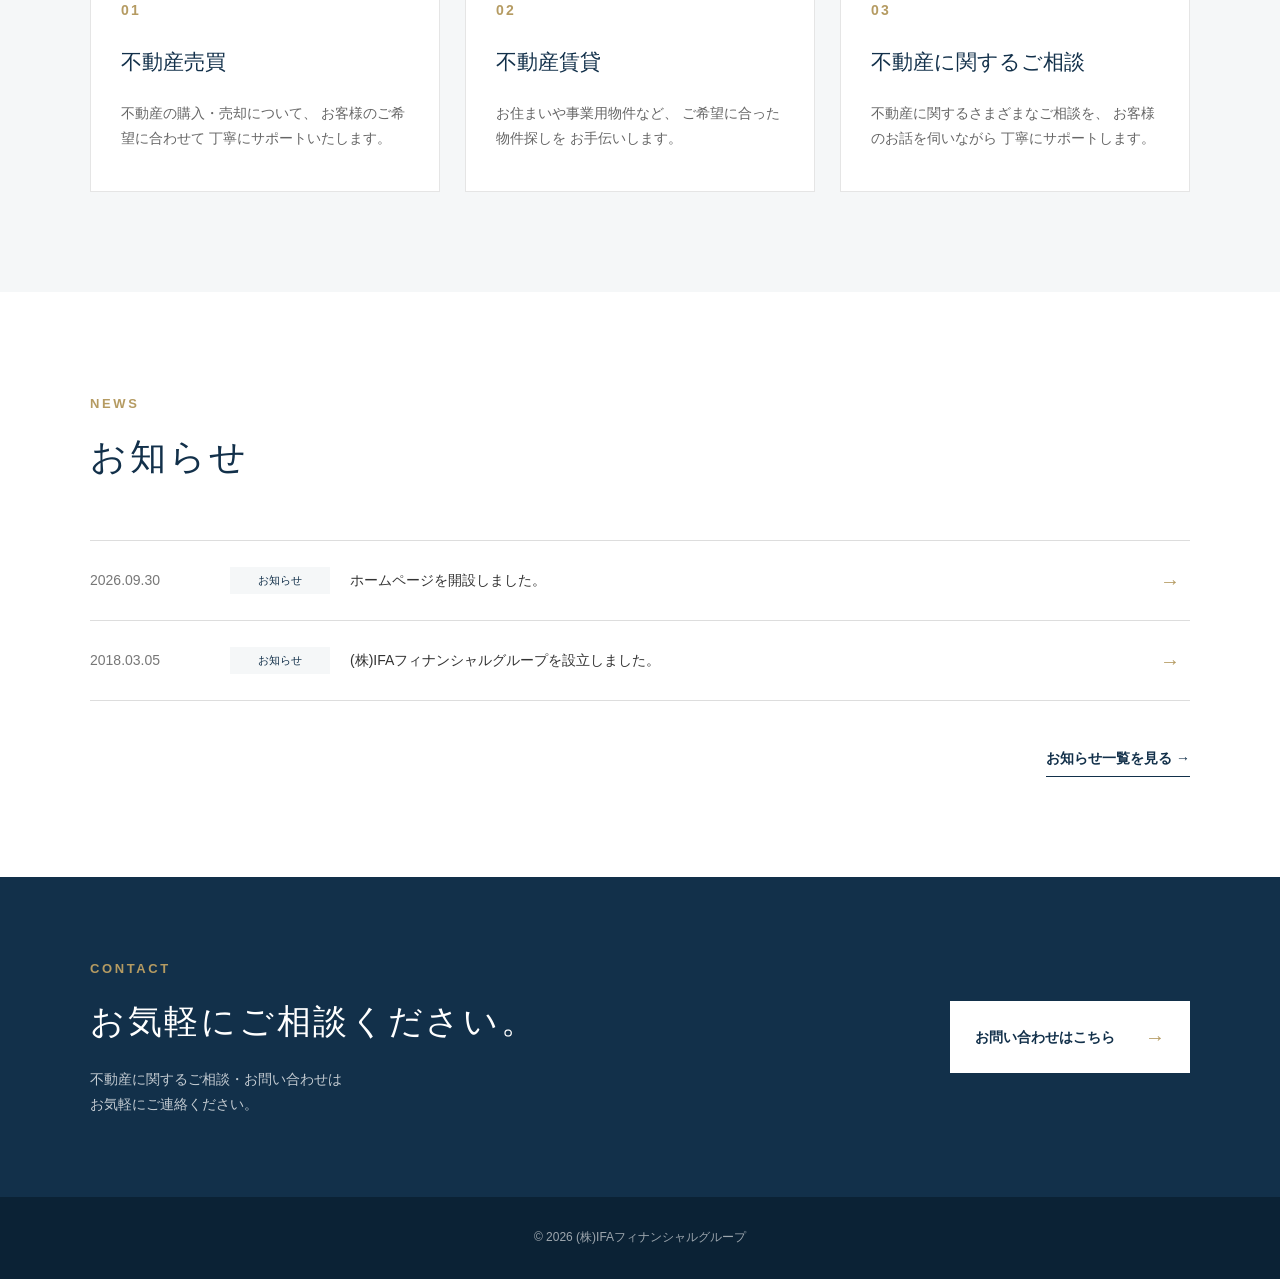
==== commit 6ddf4155: "Update index.html" ====
--- a/index.html
+++ b/index.html
@@ -233,28 +233,6 @@
 
                     </a>
 
-
-                    <a href="news.html" class="news-item">
-
-                        <time datetime="2026-09-15">
-                            2026.09.15
-                        </time>
-
-                        <span class="news-category">
-                            お知らせ
-                        </span>
-
-                        <p>
-                            (株)IFAフィナンシャルグループのホームページを準備しています。
-                        </p>
-
-                        <span class="news-arrow">
-                            →
-                        </span>
-
-                    </a>
-
-
                     <a href="news.html" class="news-item">
 
                         <time datetime="2026-09-01">
--- a/css/style.css
+++ b/css/style.css
@@ -1201,3 +1201,12 @@
     }
 
 }
+/* Googleマップ スマホ対応 */
+@media (max-width: 768px) {
+
+    .map-placeholder iframe {
+        width: 100%;
+        height: 280px;
+    }
+
+}
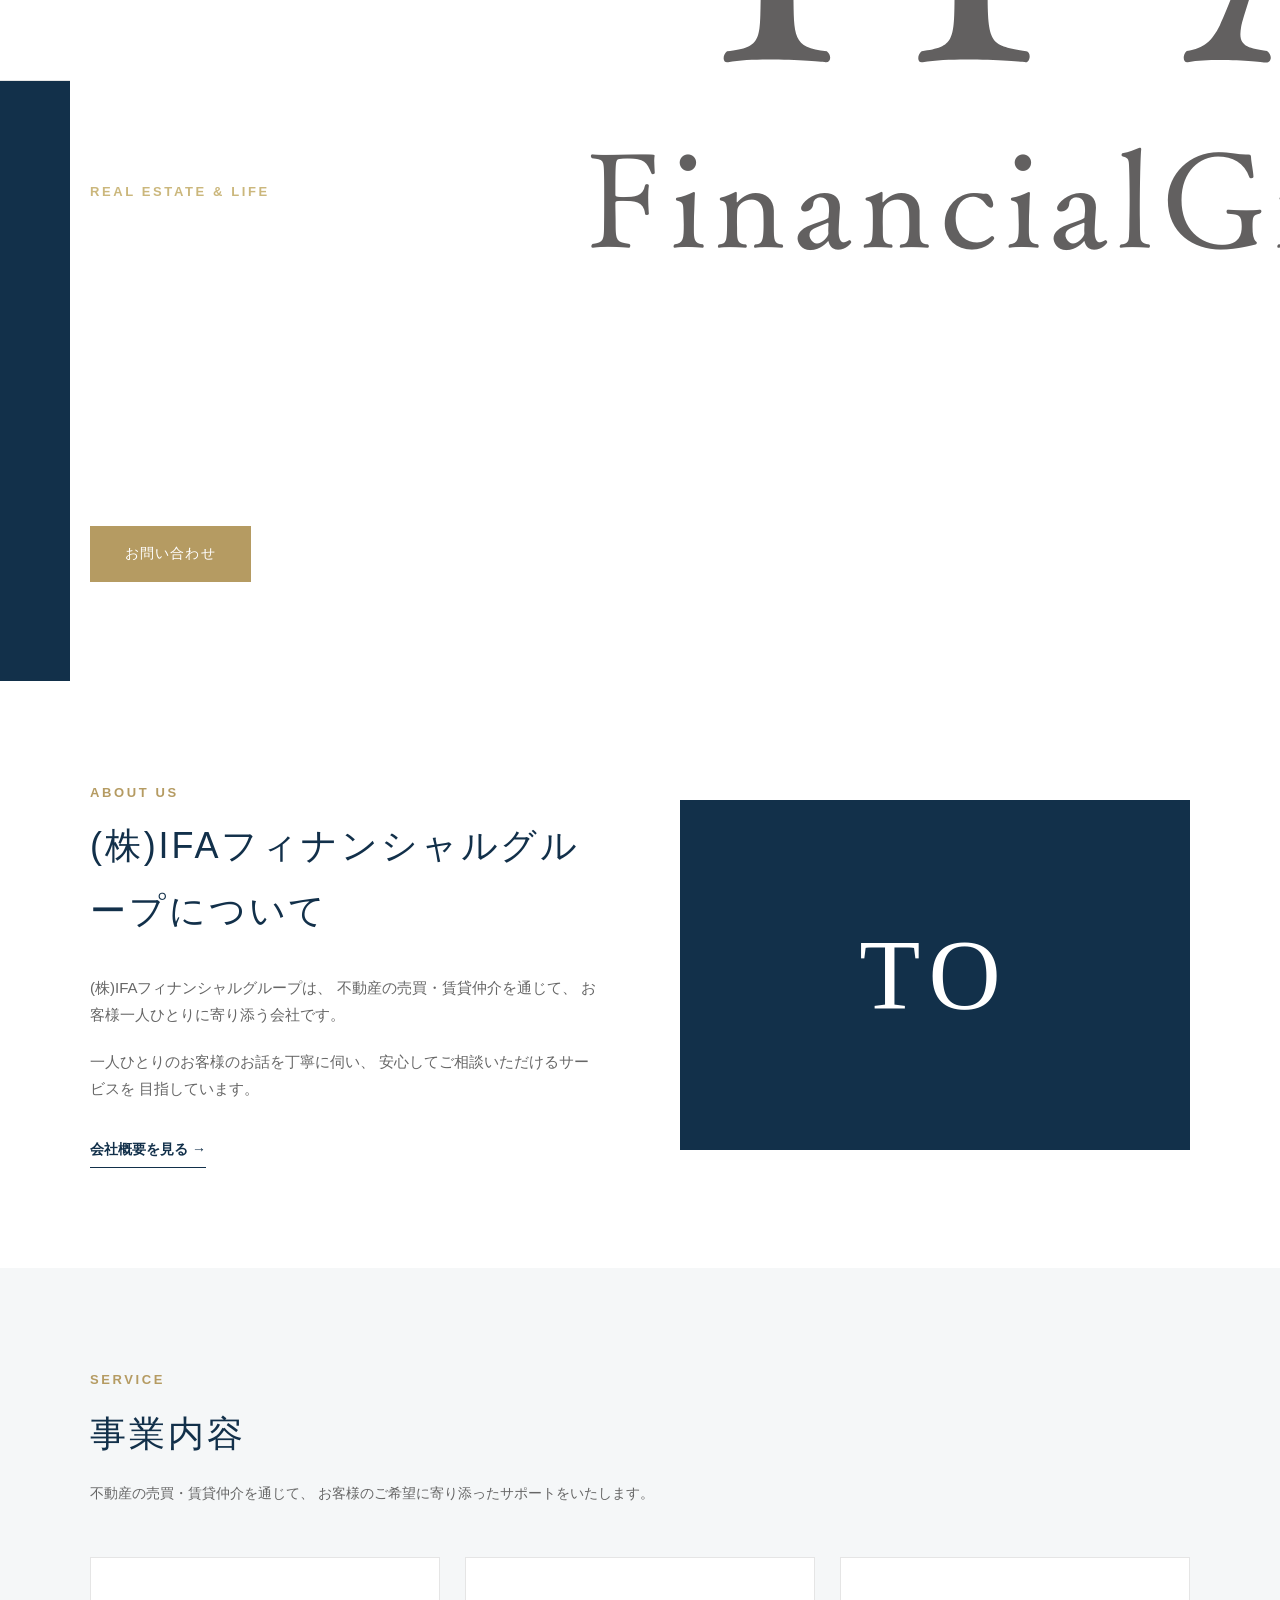
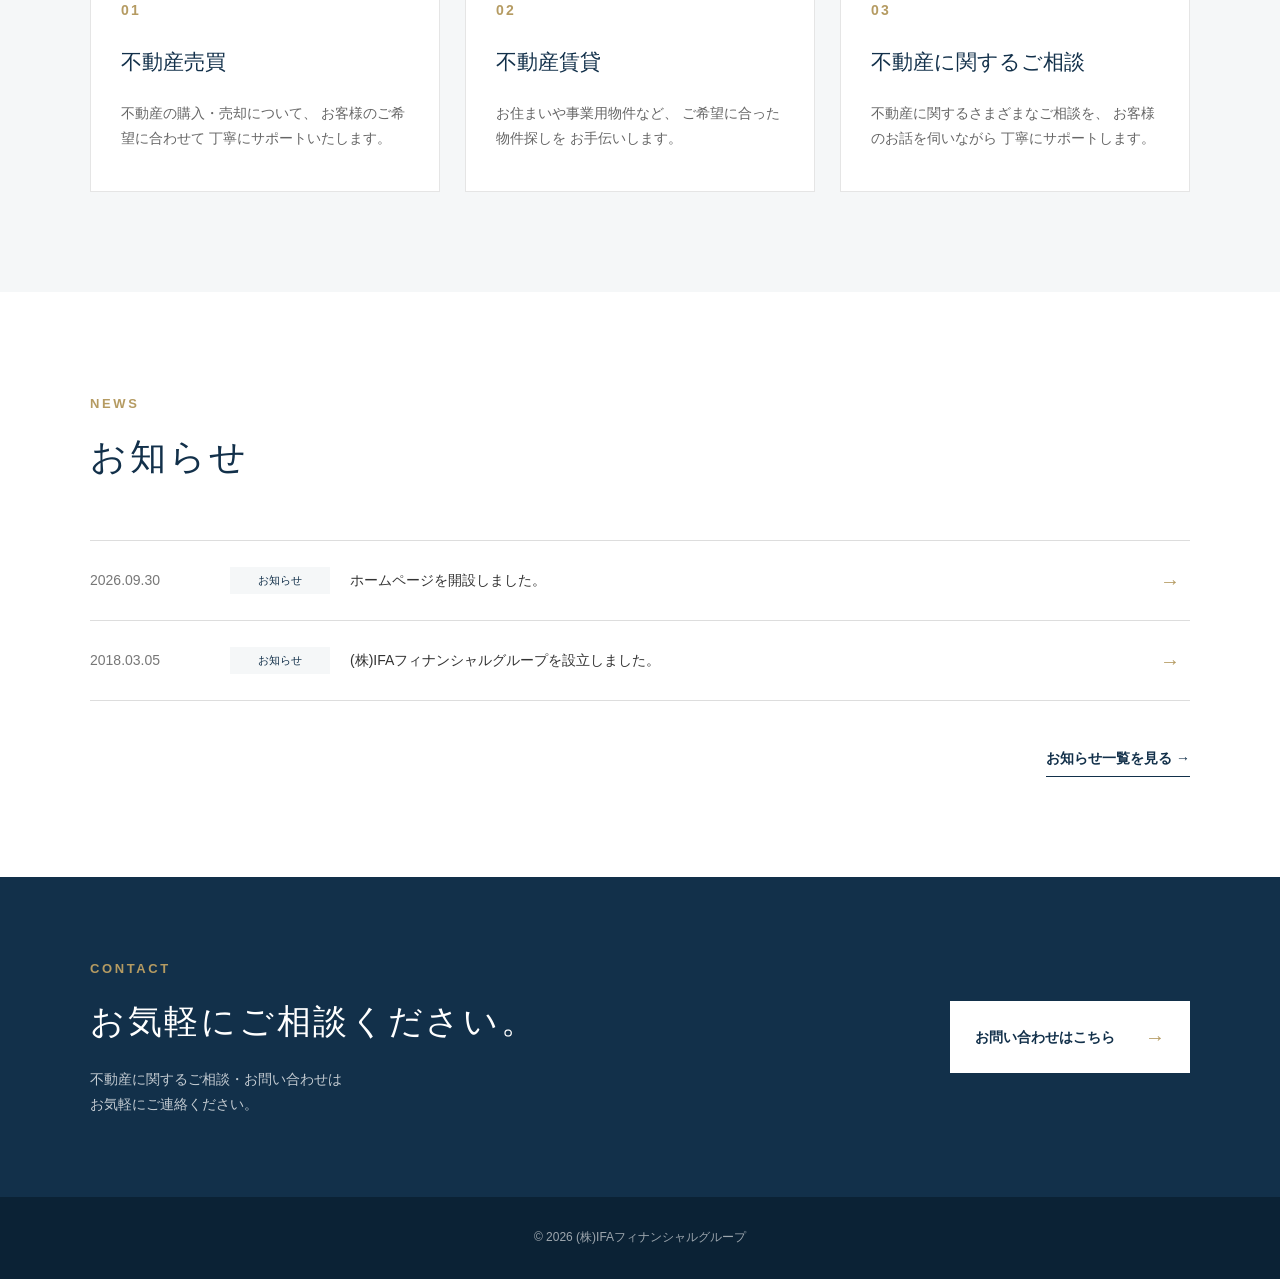
==== commit 860c70d7: "Update index.html" ====
--- a/index.html
+++ b/index.html
@@ -19,8 +19,9 @@
 
             <!-- ロゴ -->
             <a href="index.html" class="logo">
-                (株)IFAフィナンシャルグループ
+                <img src="logo.png" alt="株式会社IFAフィナンシャルグループ">
             </a>
+
 
             <!-- ナビゲーション -->
             <nav class="nav">
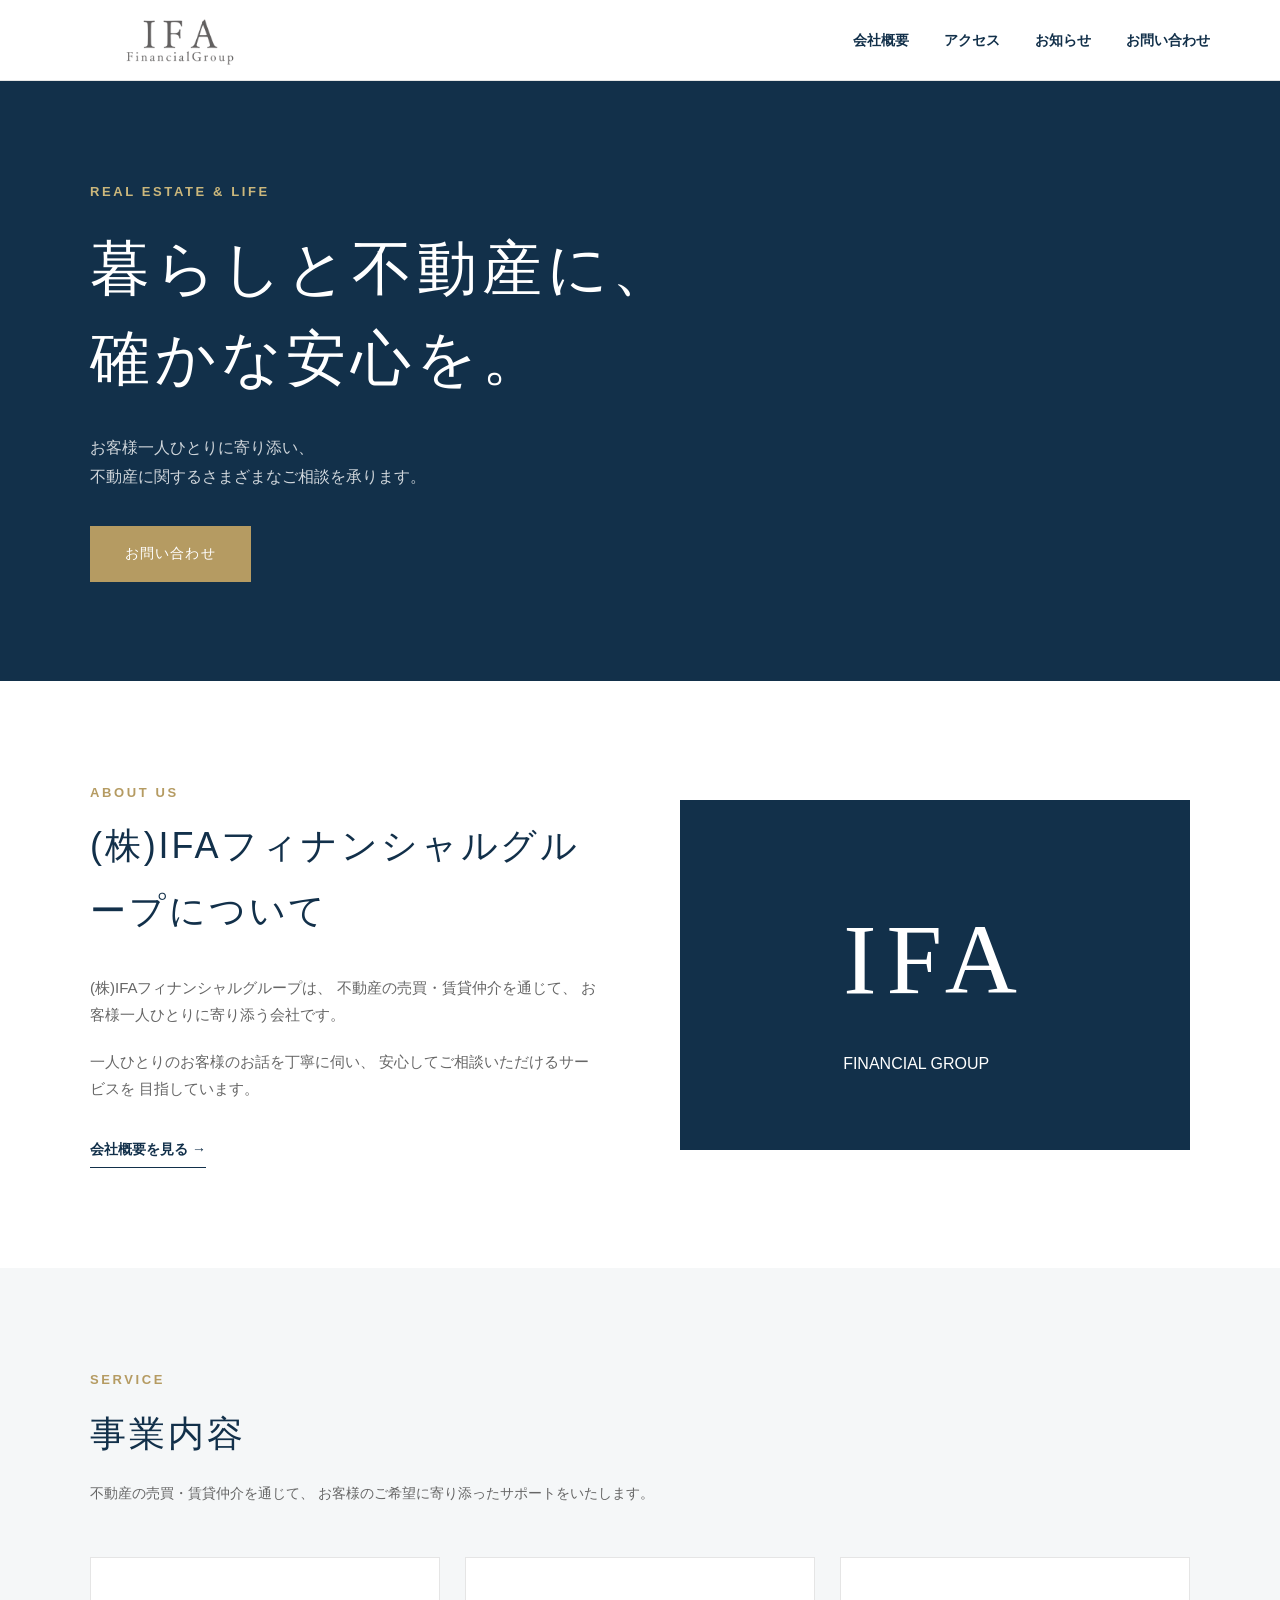
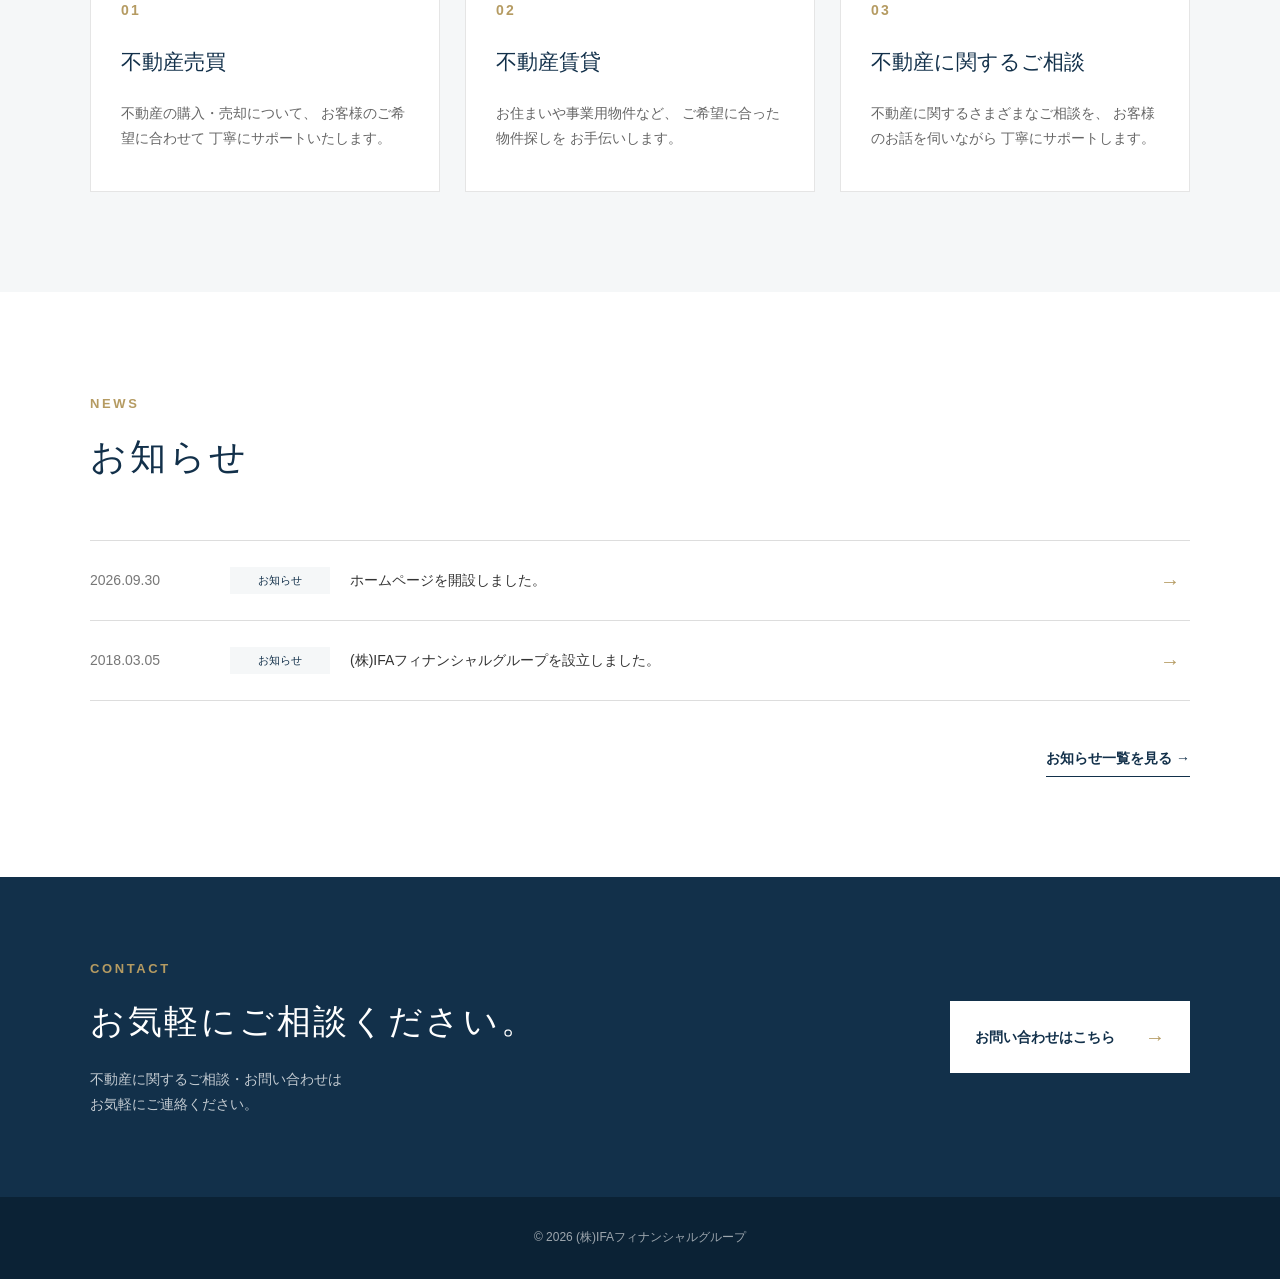
==== commit 66fa45dc: "Update index.html" ====
--- a/index.html
+++ b/index.html
@@ -98,9 +98,12 @@
                 </div>
 
 
-                <div class="about-box">
-                    <span>TO</span>
-                </div>
+               <div class="about-box">
+    <div class="about-box-inner">
+        <span>IFA</span>
+        <p>FINANCIAL GROUP</p>
+    </div>
+</div>
 
             </div>
 
--- a/css/style.css
+++ b/css/style.css
@@ -54,10 +54,15 @@
 /* ロゴ */
 
 .logo {
-    color: #12304a;
-    font-size: 22px;
-    font-weight: bold;
-    letter-spacing: 0.08em;
+    display: flex;
+    align-items: center;
+    height: 80px;
+}
+
+.logo img {
+    max-height: 55px;
+    width: auto;
+    display: block;
 }
 
 
@@ -960,8 +965,14 @@
     }
 
     .logo {
-        font-size: 20px;
-    }
+    font-size: 20px;
+　  }
+
+    .logo img {
+    width: 140px;
+    height: auto;
+　　}
+
 
     .nav ul {
         gap: 14px;
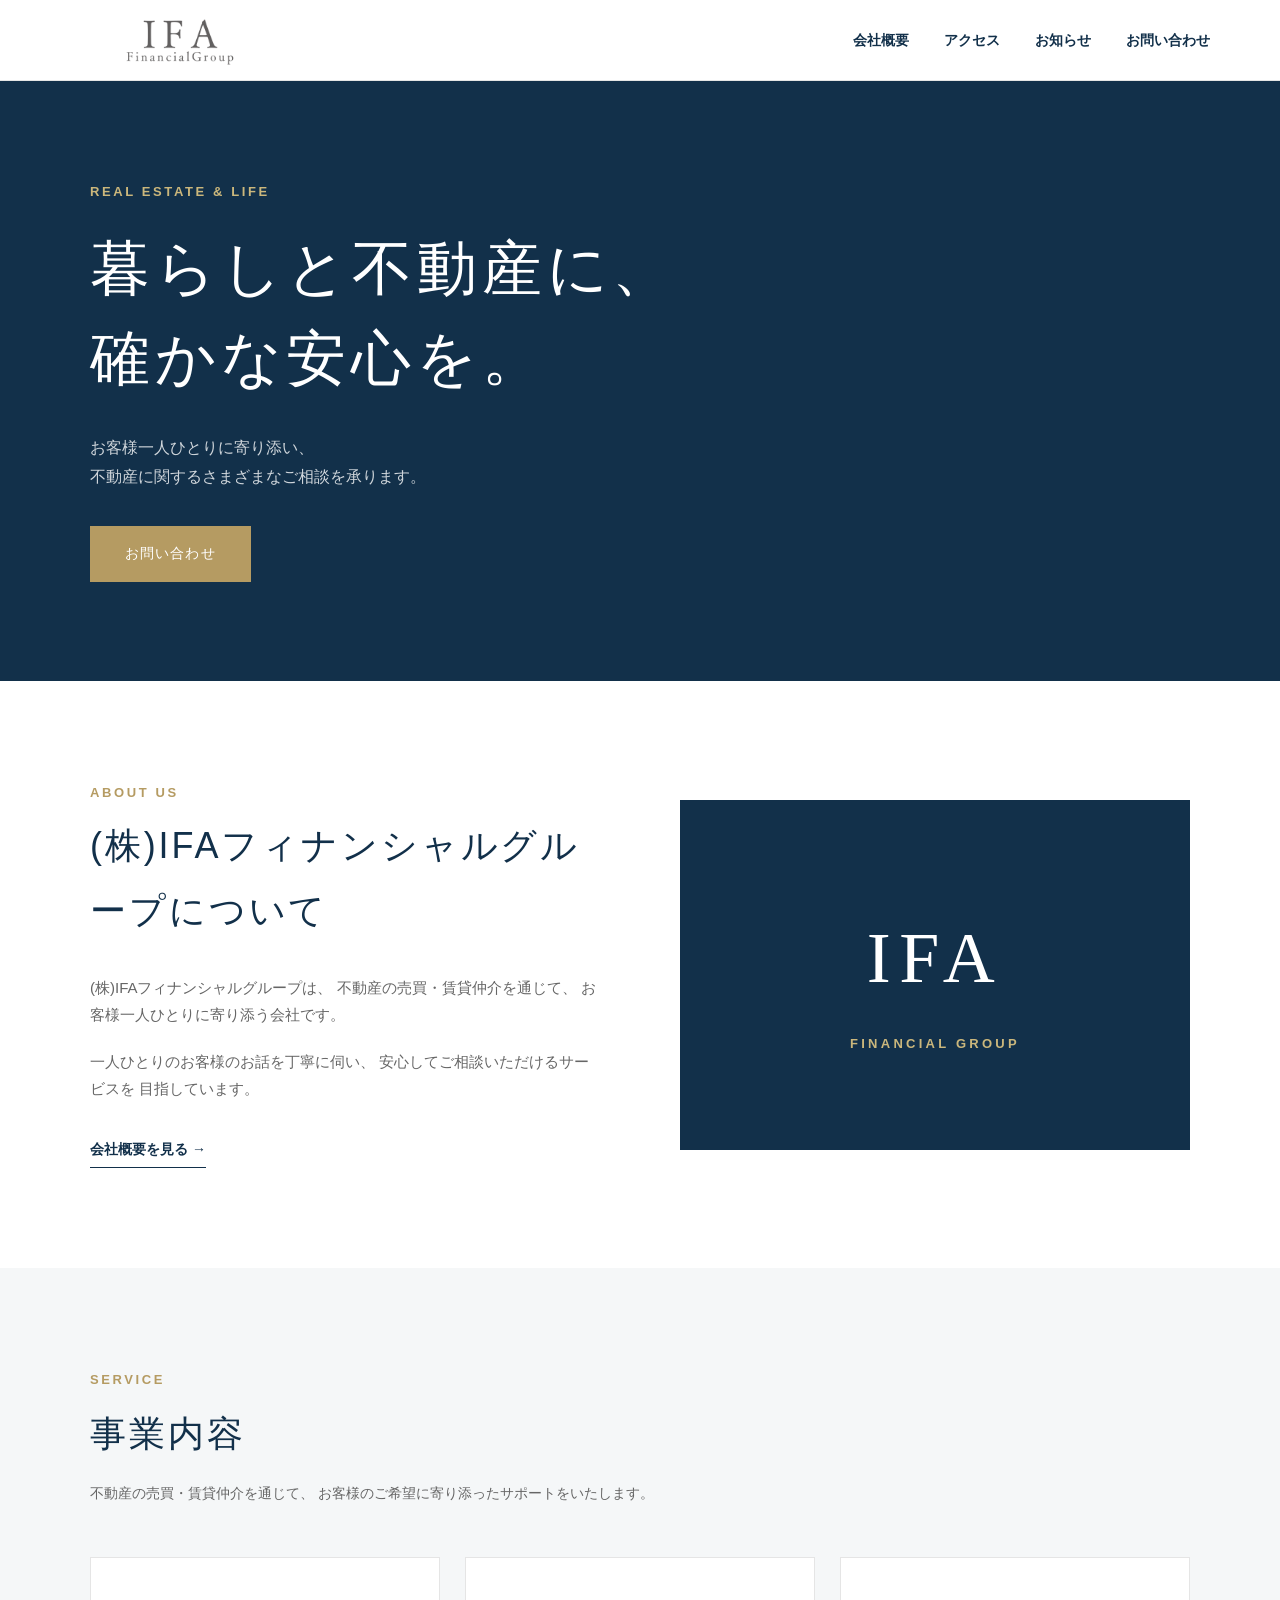
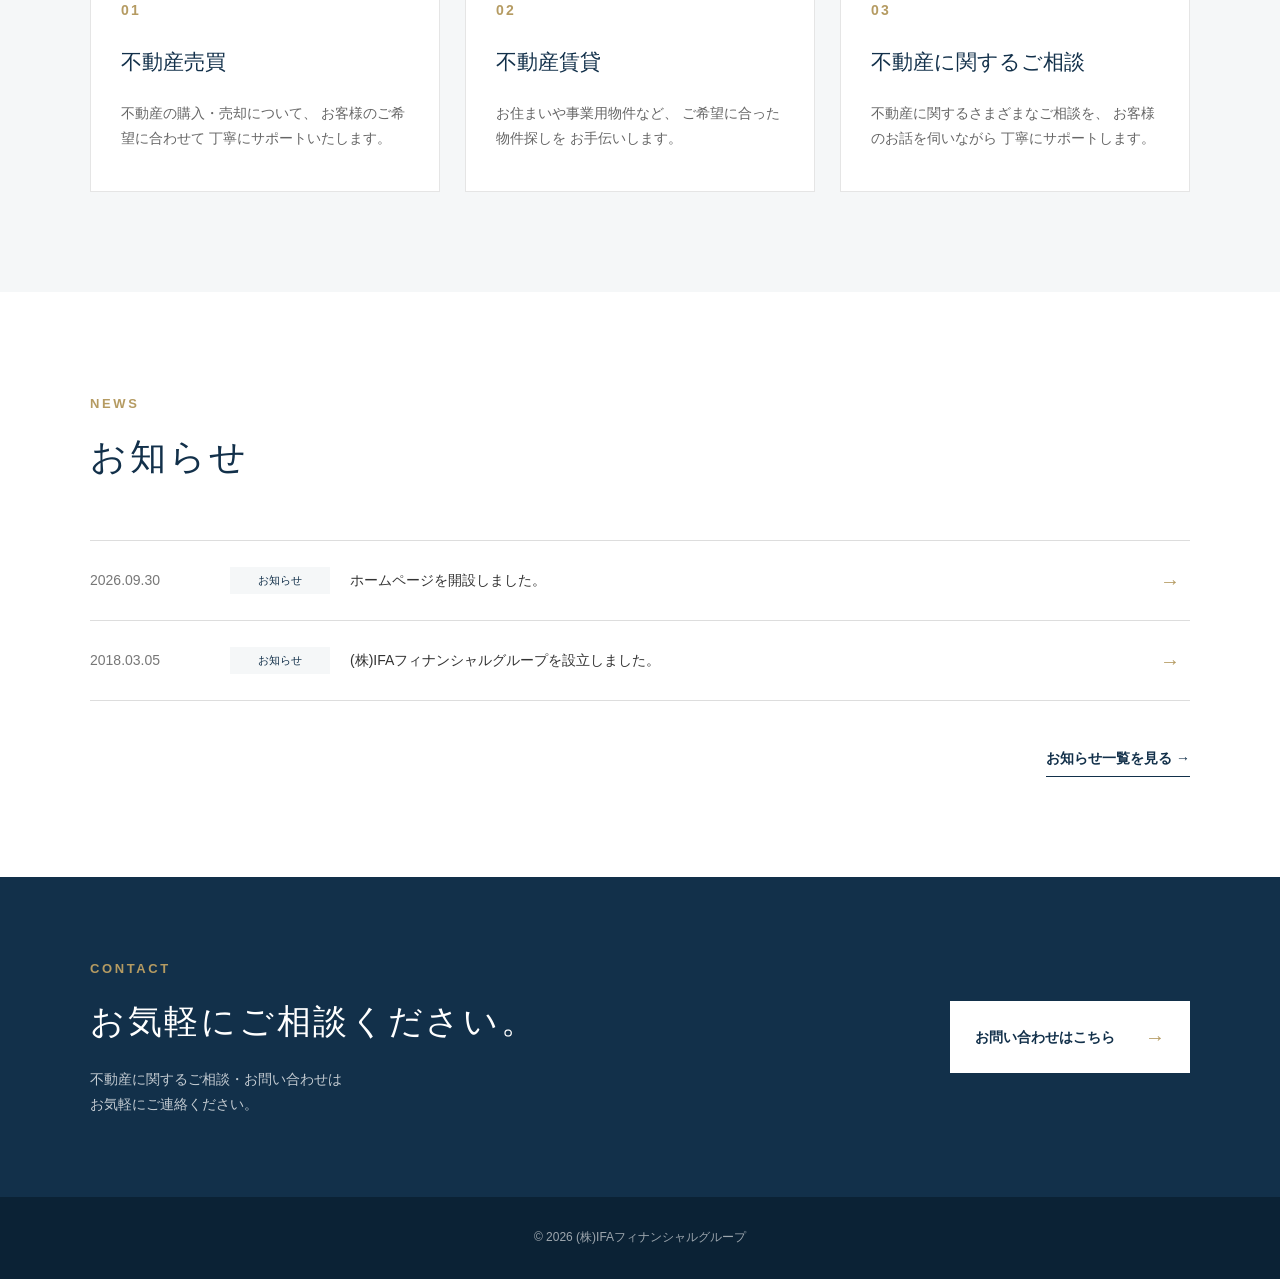
==== commit 13ab7387: "Update index.html" ====
--- a/index.html
+++ b/index.html
@@ -239,7 +239,7 @@
 
                     <a href="news.html" class="news-item">
 
-                        <time datetime="2026-09-01">
+                        <time datetime="2018-03-05">
                             2018.03.05
                         </time>
 
--- a/css/style.css
+++ b/css/style.css
@@ -246,12 +246,31 @@
     background-color: #12304a;
 }
 
-.about-box span {
+.about-box-inner {
+    text-align: center;
+}
+
+.about-box-inner span {
+    display: block;
+
+    color: #fff;
+
     font-family: Georgia, serif;
-
-    font-size: 100px;
-    letter-spacing: 0.1em;
-}
+    font-size: 72px;
+    font-weight: normal;
+    letter-spacing: 0.12em;
+}
+
+.about-box-inner p {
+    margin-top: 8px;
+
+    color: #cbb77c;
+
+    font-size: 13px;
+    font-weight: bold;
+    letter-spacing: 0.25em;
+}
+
 /* =========================
    事業内容
 ========================= */
@@ -1221,3 +1240,24 @@
     }
 
 }
+/* IFAロゴエリア */
+.about-box-inner {
+    text-align: center;
+}
+
+.about-box-inner span {
+    display: block;
+    color: #ffffff;
+    font-family: Georgia, serif;
+    font-size: 72px;
+    font-weight: normal;
+    letter-spacing: 0.12em;
+}
+
+.about-box-inner p {
+    margin-top: 8px;
+    color: #cbb77c;
+    font-size: 13px;
+    font-weight: bold;
+    letter-spacing: 0.25em;
+}
